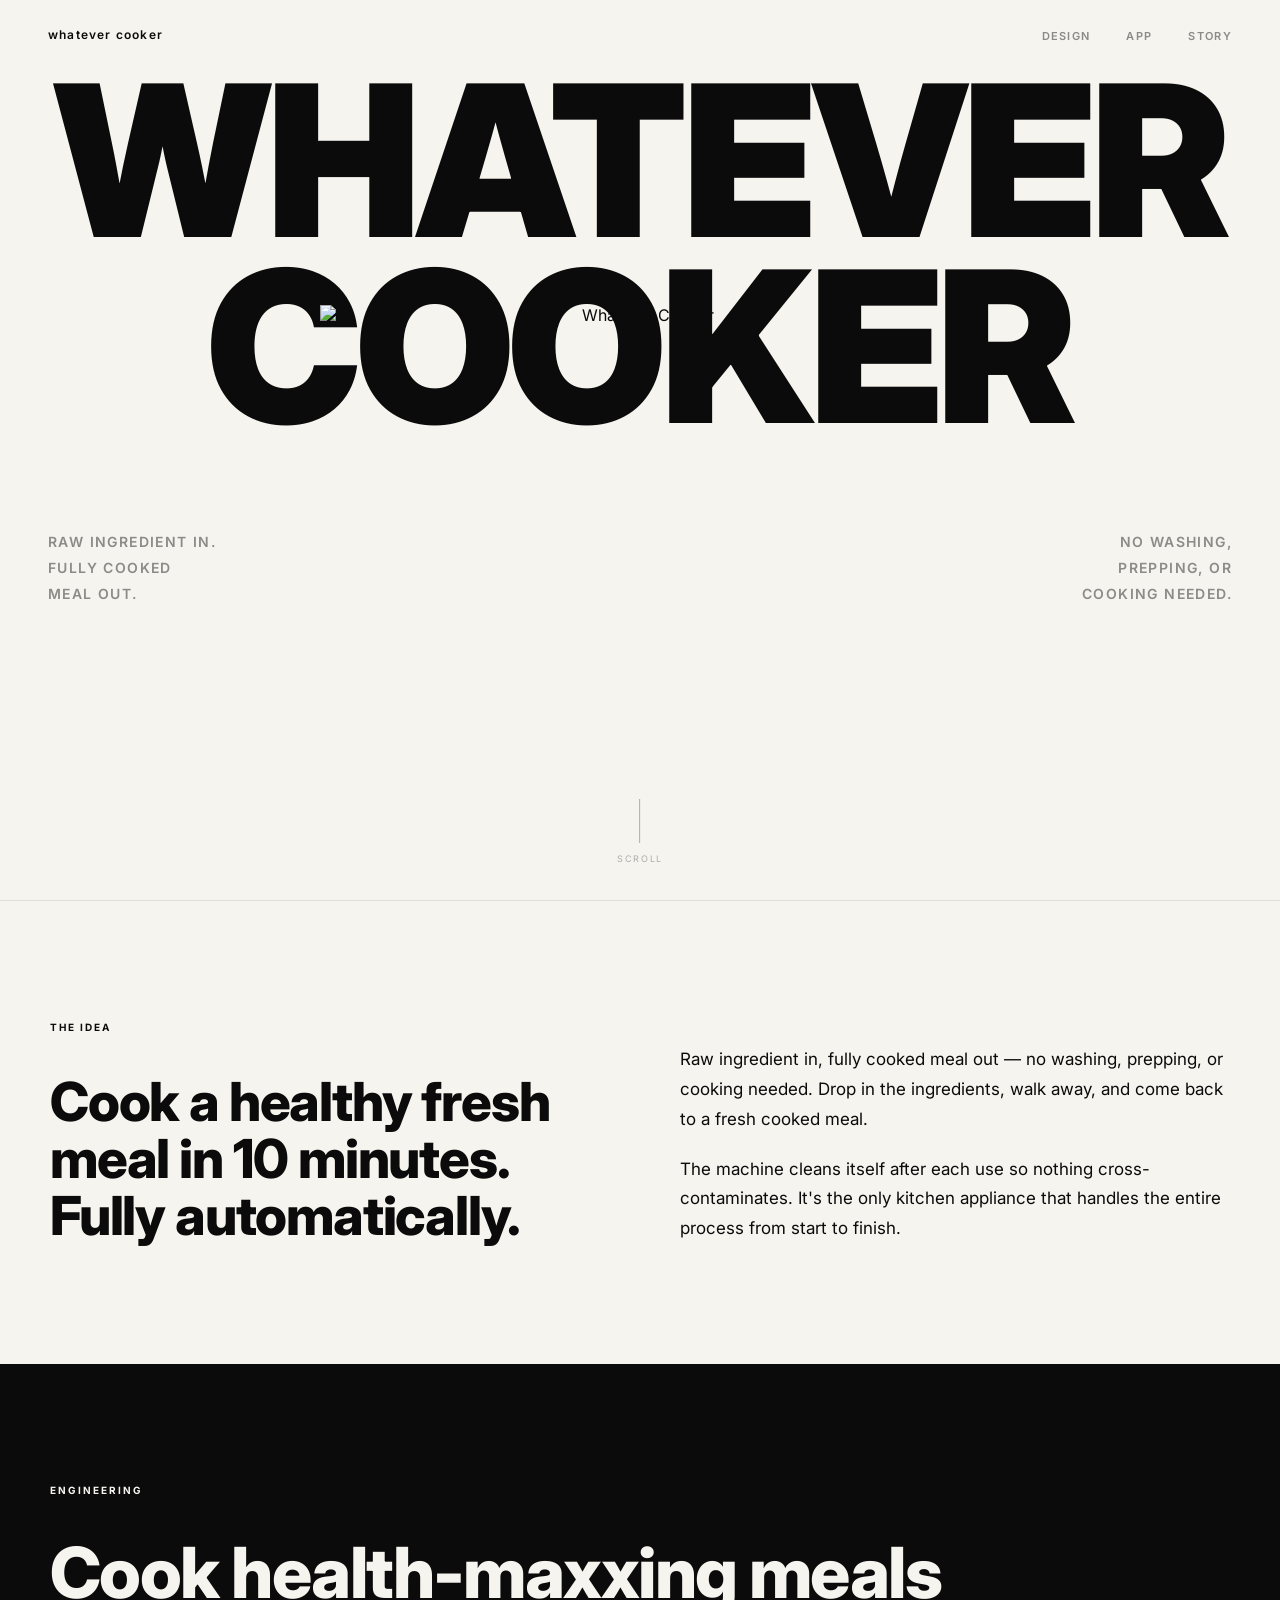
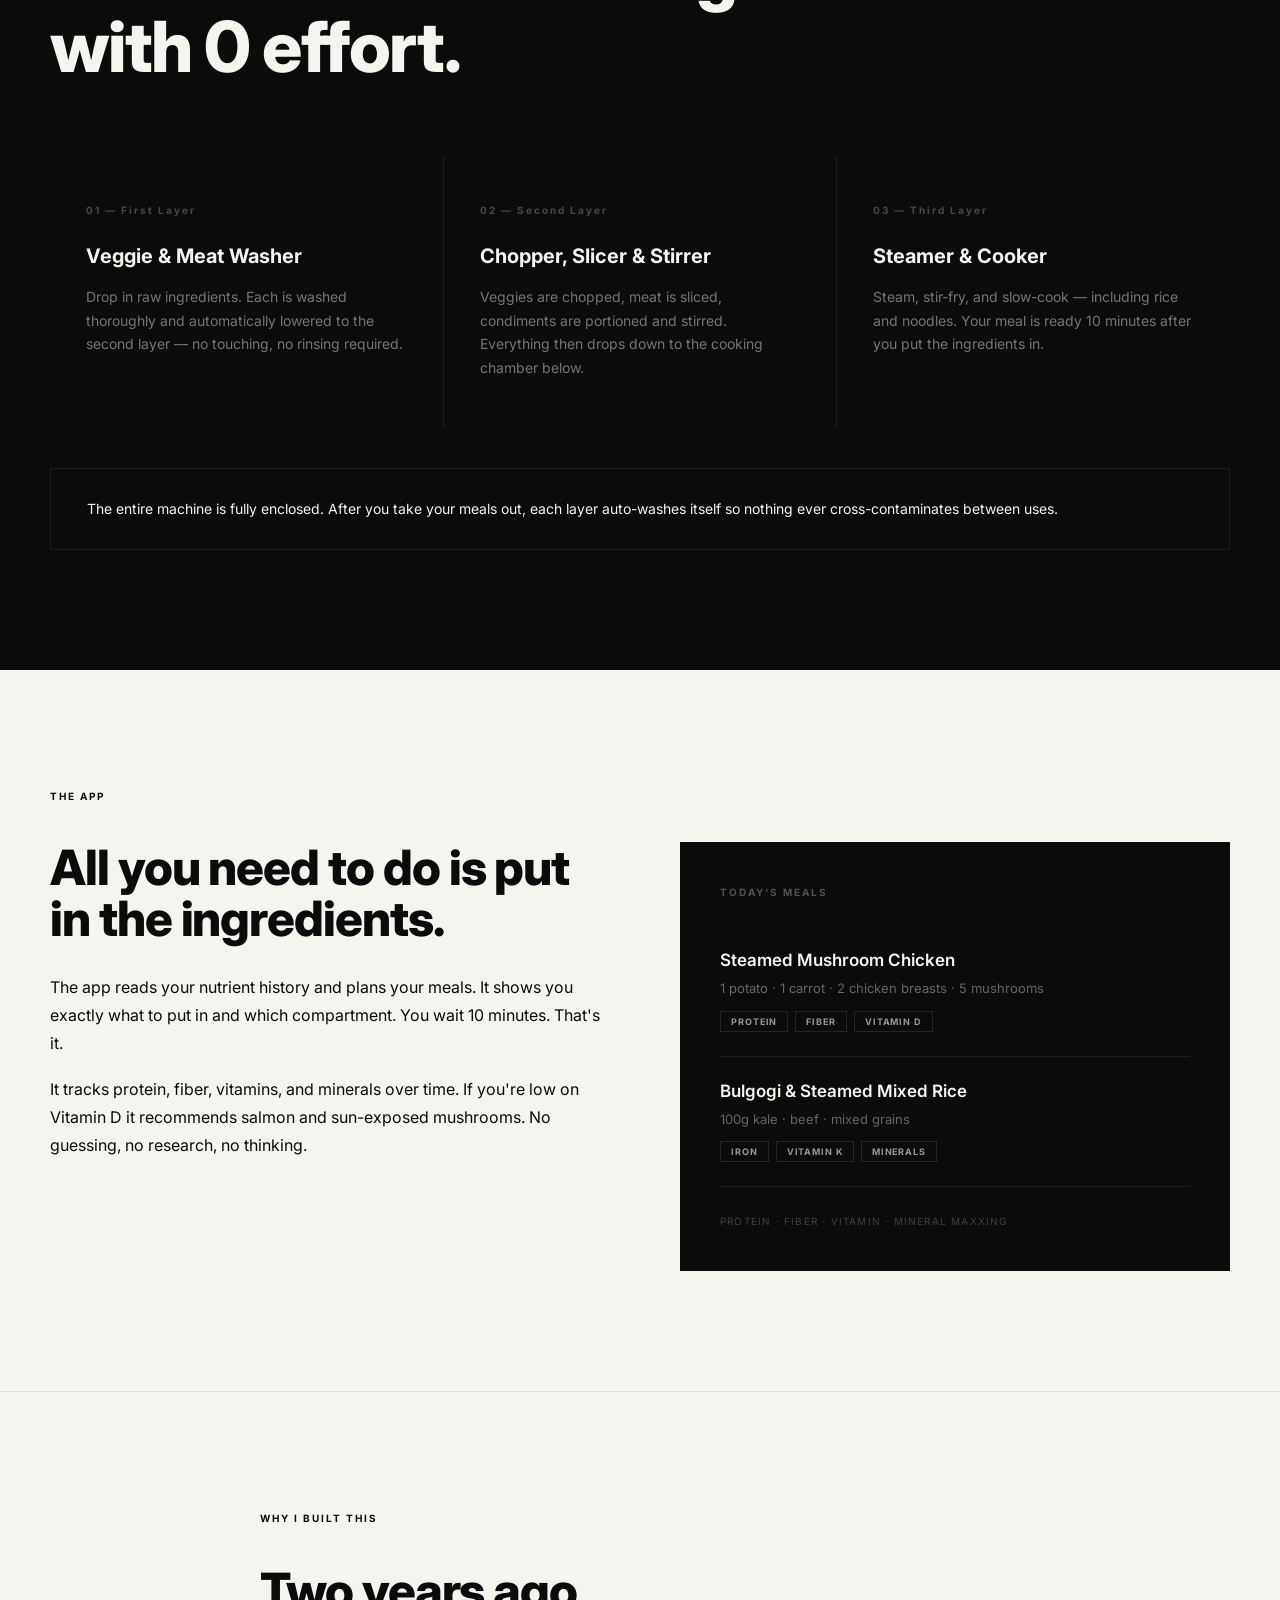
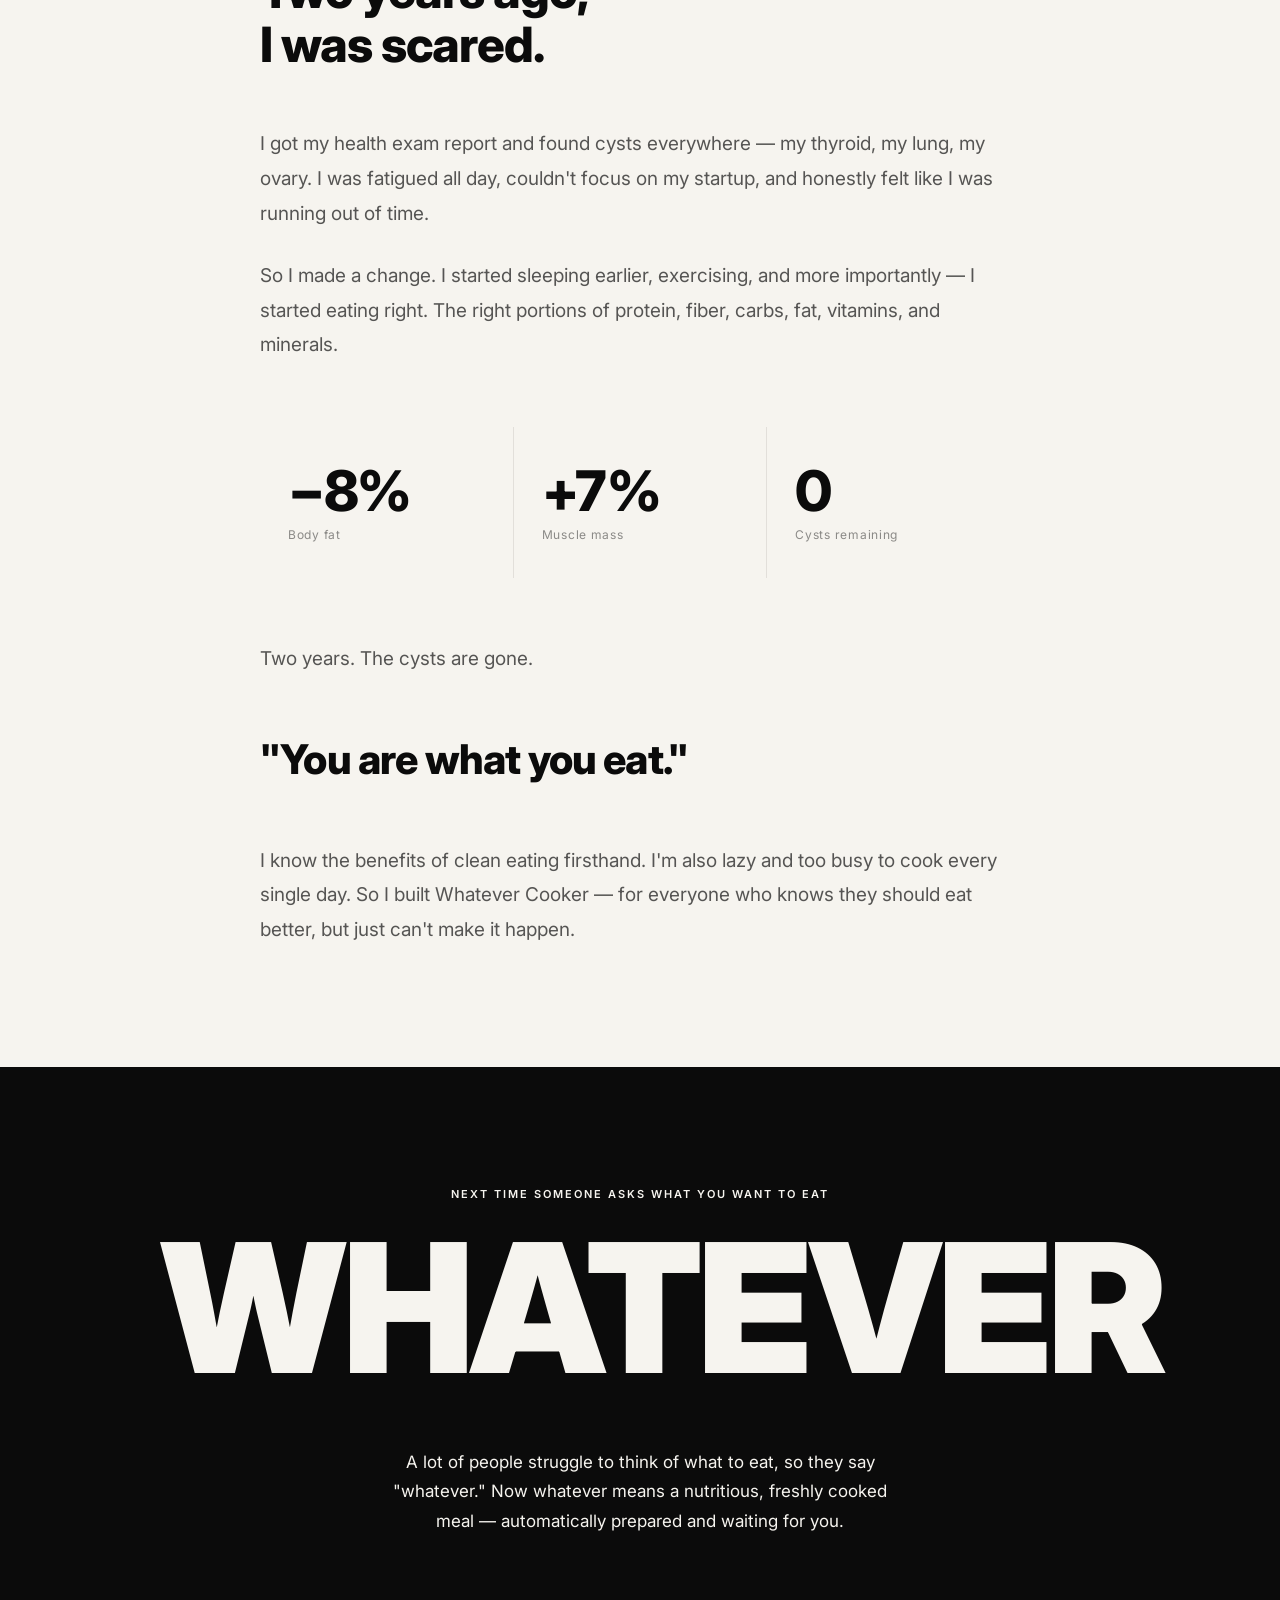
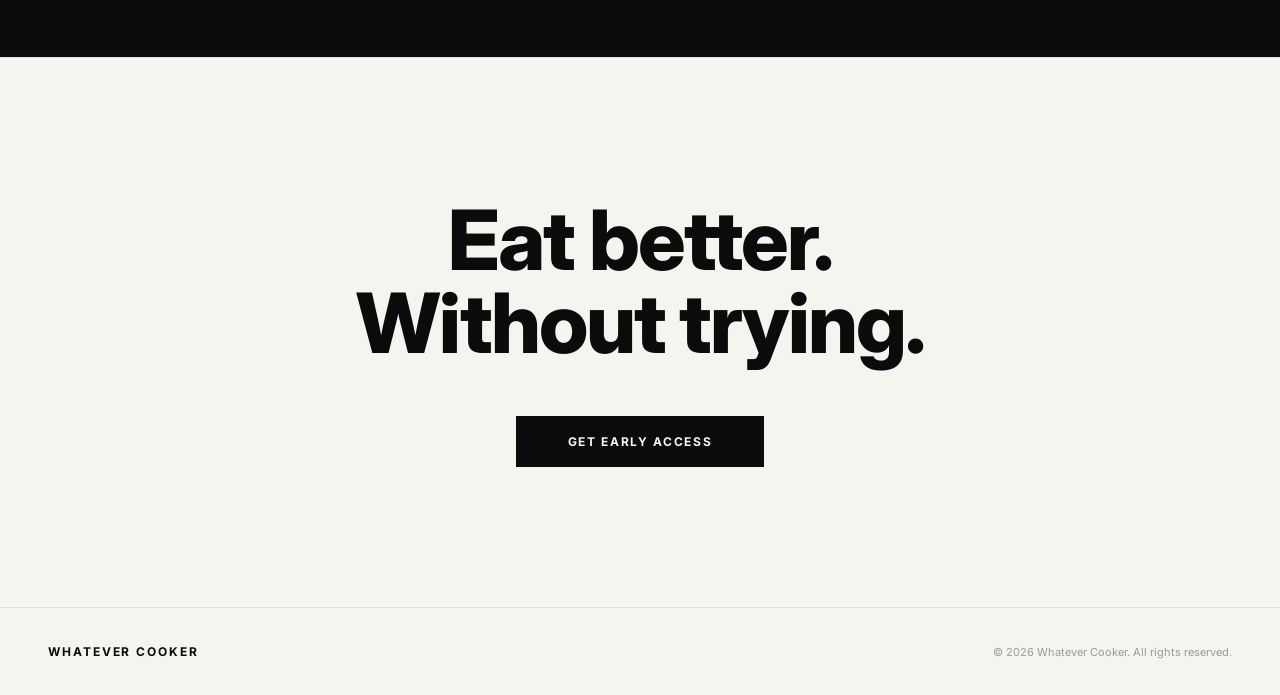
==== index.html @ 737ae672 "Initial commit: Whatever Cooker landing page" ====
<!DOCTYPE html>
<html lang="en">
<head>
  <meta charset="UTF-8" />
  <meta name="viewport" content="width=device-width, initial-scale=1.0" />
  <title>Whatever Cooker</title>
  <link rel="preconnect" href="https://fonts.googleapis.com" />
  <link href="https://fonts.googleapis.com/css2?family=Inter:wght@300;400;500;700;900&display=swap" rel="stylesheet" />
  <style>
    *, *::before, *::after { box-sizing: border-box; margin: 0; padding: 0; }

    :root {
      --bg: #F6F4EF;
      --black: #0B0B0B;
      --dim: #888;
      --rule: #E2DFDA;
    }

    html { scroll-behavior: smooth; }

    body {
      background: var(--bg);
      color: var(--black);
      font-family: 'Inter', -apple-system, BlinkMacSystemFont, sans-serif;
      overflow-x: hidden;
    }

    /* ── NAV ─────────────────────────────────────────────────────── */
    nav {
      position: fixed;
      inset: 0 0 auto;
      z-index: 100;
      padding: 24px 48px;
      display: flex;
      justify-content: space-between;
      align-items: center;
    }

    .nav-logo {
      font-size: 12px;
      font-weight: 600;
      letter-spacing: .1em;
      text-transform: lowercase;
    }

    .nav-links {
      list-style: none;
      display: flex;
      gap: 36px;
    }

    .nav-links a {
      font-size: 11px;
      font-weight: 600;
      letter-spacing: .12em;
      text-transform: uppercase;
      text-decoration: none;
      color: var(--black);
      opacity: .45;
      transition: opacity .3s;
    }

    .nav-links a:hover { opacity: 1; }

    /* ── HERO ─────────────────────────────────────────────────────── */
    .hero {
      height: 100svh;
      position: relative;
      overflow: hidden;
      text-align: center;
    }

    .hero-top-text {
      padding-top: 68px;
      position: relative;
      z-index: 2;
      pointer-events: none;
    }

    .hero-word {
      font-size: clamp(72px, 16.5vw, 230px);
      font-weight: 900;
      line-height: .88;
      letter-spacing: -.025em;
      text-transform: uppercase;
      overflow: hidden;
      display: block;
    }

    .hero-word span {
      display: block;
      transform: translateY(105%);
      animation: slideUp 1.1s cubic-bezier(.16,1,.3,1) forwards;
    }

    .hero-word.bottom span { animation-delay: .18s; }

    @keyframes slideUp { to { transform: translateY(0); } }

    .hero-img-wrap {
      position: absolute;
      /* start after BOTH words: nav + WHATEVER + COOKER */
      top: calc(68px + 18.5vw);
      left: 50%;
      transform: translateX(-50%);
      width: clamp(300px, 50vw, 700px);
      z-index: 4;
      opacity: 0;
      animation: imgReveal 1.4s cubic-bezier(.16,1,.3,1) .3s forwards;
    }

    @keyframes imgReveal { to { opacity: 1; } }

    .hero-img-wrap img {
      width: 100%;
      height: auto;
      display: block;
      filter: drop-shadow(0 48px 100px rgba(0,0,0,.13));
    }

    .hero-cap {
      position: absolute;
      /* sit at the bottom edge of the COOKER letters — between text and image */
      top: calc(68px + 36vw);
      font-size: 14px;
      font-weight: 600;
      letter-spacing: .1em;
      text-transform: uppercase;
      line-height: 1.85;
      opacity: 0;
      animation: fadeToMid .9s ease 1.05s forwards;
      max-width: 190px;
    }

    .hero-cap--left  { left: 48px;  text-align: left; }
    .hero-cap--right { right: 48px; text-align: right; }

    @keyframes fadeToMid { to { opacity: .45; } }

    .scroll-cue {
      position: absolute;
      bottom: 36px;
      left: 50%;
      transform: translateX(-50%);
      display: flex;
      flex-direction: column;
      align-items: center;
      gap: 10px;
      opacity: .3;
      z-index: 5;
    }

    .scroll-cue-label {
      font-size: 9px;
      letter-spacing: .18em;
      text-transform: uppercase;
    }

    .scroll-cue-line {
      width: 1px;
      height: 44px;
      background: var(--black);
      transform-origin: top center;
      animation: scrollPulse 2.2s ease-in-out infinite;
    }

    @keyframes scrollPulse {
      0%   { transform: scaleY(0); opacity: 0; transform-origin: top center; }
      45%  { transform: scaleY(1); opacity: 1; transform-origin: top center; }
      55%  { transform: scaleY(1); opacity: 1; transform-origin: bottom center; }
      100% { transform: scaleY(0); opacity: 0; transform-origin: bottom center; }
    }

    /* ── SHARED ───────────────────────────────────────────────────── */
    .label {
      font-size: 10px;
      font-weight: 700;
      letter-spacing: .2em;
      text-transform: uppercase;
      opacity: .35;
      margin-bottom: 40px;
    }

    .label.light { color: var(--bg); }

    /* ── REVEAL ───────────────────────────────────────────────────── */
    .r {
      opacity: 0;
      transform: translateY(36px);
      transition: opacity .85s cubic-bezier(.16,1,.3,1), transform .85s cubic-bezier(.16,1,.3,1);
    }

    .r.on { opacity: 1; transform: none; }
    .d1 { transition-delay: .08s; }
    .d2 { transition-delay: .18s; }
    .d3 { transition-delay: .28s; }

    /* ── INTRO ────────────────────────────────────────────────────── */
    .intro-section {
      padding: 120px 48px;
      border-top: 1px solid var(--rule);
    }

    .intro-grid {
      max-width: 1180px;
      margin: 0 auto;
      display: grid;
      grid-template-columns: 1fr 1fr;
      gap: 80px;
      align-items: end;
    }

    .intro-h {
      font-size: clamp(34px, 4.2vw, 58px);
      font-weight: 800;
      line-height: 1.06;
      letter-spacing: -.022em;
    }

    .intro-body {
      font-size: 17px;
      line-height: 1.75;
      opacity: .62;
    }

    .intro-body p + p { margin-top: 20px; }

    /* ── DESIGN ───────────────────────────────────────────────────── */
    .design-section {
      background: var(--black);
      color: var(--bg);
      padding: 120px 48px;
    }

    .design-inner { max-width: 1180px; margin: 0 auto; }

    .design-h {
      font-size: clamp(38px, 5.5vw, 74px);
      font-weight: 800;
      line-height: 1.05;
      letter-spacing: -.022em;
      margin-bottom: 72px;
    }

    .layers {
      display: grid;
      grid-template-columns: repeat(3, 1fr);
      gap: 1px;
      background: rgba(255,255,255,.07);
    }

    .layer {
      background: var(--black);
      padding: 48px 36px 48px;
      position: relative;
    }

    .layer::after {
      content: '';
      display: block;
      position: absolute;
      top: 0; left: 0; right: 0;
      height: 1px;
      background: var(--bg);
      opacity: 0;
      transition: opacity .4s;
    }

    .layer:hover::after { opacity: .25; }

    .layer-num {
      font-size: 10px;
      font-weight: 700;
      letter-spacing: .2em;
      opacity: .25;
      margin-bottom: 28px;
    }

    .layer-title {
      font-size: 20px;
      font-weight: 700;
      line-height: 1.25;
      margin-bottom: 16px;
    }

    .layer-desc {
      font-size: 14px;
      line-height: 1.7;
      opacity: .45;
    }

    .design-note {
      margin-top: 40px;
      padding: 28px 36px;
      border: 1px solid rgba(255,255,255,.07);
      font-size: 14px;
      line-height: 1.7;
      opacity: .4;
    }

    /* ── APP ─────────────────────────────────────────────────────── */
    .app-section {
      padding: 120px 48px;
      border-bottom: 1px solid var(--rule);
    }

    .app-inner {
      max-width: 1180px;
      margin: 0 auto;
    }

    .app-grid {
      display: grid;
      grid-template-columns: 1fr 1fr;
      gap: 80px;
      align-items: start;
    }

    .app-h {
      font-size: clamp(30px, 3.8vw, 52px);
      font-weight: 800;
      line-height: 1.06;
      letter-spacing: -.022em;
      margin-bottom: 28px;
    }

    .app-body {
      font-size: 16px;
      line-height: 1.75;
      opacity: .6;
    }

    .app-body p + p { margin-top: 18px; }

    .meal-card {
      background: var(--black);
      color: var(--bg);
      padding: 44px 40px;
    }

    .meal-card-title {
      font-size: 10px;
      font-weight: 700;
      letter-spacing: .2em;
      text-transform: uppercase;
      opacity: .3;
      margin-bottom: 28px;
    }

    .meal-row {
      padding: 24px 0;
      border-bottom: 1px solid rgba(255,255,255,.07);
    }

    .meal-row:last-of-type { border: none; }

    .meal-row-name {
      font-size: 17px;
      font-weight: 600;
      margin-bottom: 8px;
    }

    .meal-row-ingr {
      font-size: 13px;
      opacity: .38;
      line-height: 1.6;
    }

    .tags {
      display: flex;
      flex-wrap: wrap;
      gap: 7px;
      margin-top: 12px;
    }

    .tag {
      font-size: 9px;
      font-weight: 700;
      letter-spacing: .1em;
      text-transform: uppercase;
      padding: 4px 10px;
      border: 1px solid rgba(255,255,255,.18);
      opacity: .6;
    }

    .meal-footer {
      margin-top: 28px;
      font-size: 10px;
      letter-spacing: .12em;
      text-transform: uppercase;
      opacity: .22;
    }

    /* ── STORY ────────────────────────────────────────────────────── */
    .story-section {
      padding: 120px 48px;
    }

    .story-inner {
      max-width: 760px;
      margin: 0 auto;
    }

    .story-h {
      font-size: clamp(30px, 3.8vw, 52px);
      font-weight: 800;
      line-height: 1.1;
      letter-spacing: -.022em;
      margin-bottom: 56px;
    }

    .story-body {
      font-size: 19px;
      line-height: 1.82;
      opacity: .68;
    }

    .story-body p + p { margin-top: 28px; }

    .stats-row {
      display: grid;
      grid-template-columns: repeat(3, 1fr);
      gap: 1px;
      background: var(--rule);
      margin: 64px 0;
    }

    .stat {
      background: var(--bg);
      padding: 36px 28px;
    }

    .stat-val {
      font-size: clamp(36px, 5vw, 56px);
      font-weight: 800;
      letter-spacing: -.025em;
      line-height: 1;
    }

    .stat-label {
      font-size: 12px;
      letter-spacing: .06em;
      opacity: .45;
      margin-top: 8px;
    }

    .pull-quote {
      font-size: clamp(26px, 3.2vw, 42px);
      font-weight: 800;
      line-height: 1.15;
      letter-spacing: -.02em;
      margin: 60px 0;
    }

    /* ── NAME ─────────────────────────────────────────────────────── */
    .name-section {
      background: var(--black);
      color: var(--bg);
      padding: 120px 48px;
      text-align: center;
    }

    .name-inner { max-width: 960px; margin: 0 auto; }

    .name-pre {
      font-size: 11px;
      font-weight: 600;
      letter-spacing: .18em;
      text-transform: uppercase;
      opacity: .35;
      margin-bottom: 28px;
    }

    .name-word {
      font-size: clamp(64px, 15vw, 180px);
      font-weight: 900;
      line-height: .88;
      letter-spacing: -.025em;
      text-transform: uppercase;
    }

    .name-desc {
      font-size: 17px;
      line-height: 1.75;
      opacity: .42;
      max-width: 520px;
      margin: 60px auto 0;
    }

    /* ── CTA ──────────────────────────────────────────────────────── */
    .cta-section {
      padding: 140px 48px;
      text-align: center;
      border-top: 1px solid var(--rule);
    }

    .cta-h {
      font-size: clamp(40px, 6.5vw, 88px);
      font-weight: 800;
      line-height: 1.0;
      letter-spacing: -.025em;
      margin-bottom: 52px;
    }

    .cta-btn {
      display: inline-block;
      background: var(--black);
      color: var(--bg);
      font-size: 12px;
      font-weight: 700;
      letter-spacing: .14em;
      text-transform: uppercase;
      text-decoration: none;
      padding: 18px 52px;
      transition: opacity .3s;
    }

    .cta-btn:hover { opacity: .7; }

    /* ── FOOTER ───────────────────────────────────────────────────── */
    footer {
      padding: 36px 48px;
      border-top: 1px solid var(--rule);
      display: flex;
      justify-content: space-between;
      align-items: center;
    }

    .footer-logo {
      font-size: 12px;
      font-weight: 700;
      letter-spacing: .16em;
      text-transform: uppercase;
    }

    .footer-copy {
      font-size: 11px;
      opacity: .38;
    }

    /* ── RESPONSIVE ───────────────────────────────────────────────── */
    @media (max-width: 800px) {
      nav { padding: 20px 24px; }
      .nav-links { display: none; }

      .intro-section,
      .design-section,
      .app-section,
      .story-section,
      .name-section,
      .cta-section { padding: 80px 24px; }

      .intro-grid,
      .app-grid { grid-template-columns: 1fr; gap: 44px; }

      .layers { grid-template-columns: 1fr; }
      .stats-row { grid-template-columns: 1fr; }

      footer { padding: 28px 24px; flex-direction: column; gap: 14px; text-align: center; }
    }
  </style>
</head>
<body>

<!-- NAV -->
<nav>
  <div class="nav-logo">whatever cooker</div>
  <ul class="nav-links">
    <li><a href="#design">Design</a></li>
    <li><a href="#app">App</a></li>
    <li><a href="#story">Story</a></li>
  </ul>
</nav>

<!-- HERO -->
<section class="hero">
  <div class="hero-top-text">
    <h1 class="hero-word top"><span>WHATEVER</span></h1>
    <h1 class="hero-word bottom"><span>COOKER</span></h1>
  </div>

  <div class="hero-img-wrap">
    <img src="whatever-cooker.png" alt="Whatever Cooker" />
  </div>

  <p class="hero-cap hero-cap--left">Raw ingredient in.<br>Fully cooked<br>meal out.</p>
  <p class="hero-cap hero-cap--right">No washing,<br>prepping, or<br>cooking needed.</p>

  <div class="scroll-cue">
    <div class="scroll-cue-line"></div>
    <span class="scroll-cue-label">Scroll</span>
  </div>
</section>

<!-- INTRO -->
<section class="intro-section" id="intro">
  <div class="intro-grid">
    <div>
      <p class="label r">The idea</p>
      <h2 class="intro-h r d1">Cook a healthy fresh meal in 10 minutes. Fully automatically.</h2>
    </div>
    <div class="intro-body r d2">
      <p>Raw ingredient in, fully cooked meal out — no washing, prepping, or cooking needed. Drop in the ingredients, walk away, and come back to a fresh cooked meal.</p>
      <p>The machine cleans itself after each use so nothing cross-contaminates. It's the only kitchen appliance that handles the entire process from start to finish.</p>
    </div>
  </div>
</section>

<!-- DESIGN -->
<section class="design-section" id="design">
  <div class="design-inner">
    <p class="label light r">Engineering</p>
    <h2 class="design-h r d1">Cook health-maxxing meals<br>with 0 effort.</h2>
    <div class="layers">
      <div class="layer r d1">
        <div class="layer-num">01 — First Layer</div>
        <h3 class="layer-title">Veggie &amp; Meat Washer</h3>
        <p class="layer-desc">Drop in raw ingredients. Each is washed thoroughly and automatically lowered to the second layer — no touching, no rinsing required.</p>
      </div>
      <div class="layer r d2">
        <div class="layer-num">02 — Second Layer</div>
        <h3 class="layer-title">Chopper, Slicer &amp; Stirrer</h3>
        <p class="layer-desc">Veggies are chopped, meat is sliced, condiments are portioned and stirred. Everything then drops down to the cooking chamber below.</p>
      </div>
      <div class="layer r d3">
        <div class="layer-num">03 — Third Layer</div>
        <h3 class="layer-title">Steamer &amp; Cooker</h3>
        <p class="layer-desc">Steam, stir-fry, and slow-cook — including rice and noodles. Your meal is ready 10 minutes after you put the ingredients in.</p>
      </div>
    </div>
    <div class="design-note r">
      The entire machine is fully enclosed. After you take your meals out, each layer auto-washes itself so nothing ever cross-contaminates between uses.
    </div>
  </div>
</section>

<!-- APP -->
<section class="app-section" id="app">
  <div class="app-inner">
    <p class="label r">The app</p>
    <div class="app-grid">
      <div>
        <h2 class="app-h r">All you need to do is put in the ingredients.</h2>
        <div class="app-body r d1">
          <p>The app reads your nutrient history and plans your meals. It shows you exactly what to put in and which compartment. You wait 10 minutes. That's it.</p>
          <p>It tracks protein, fiber, vitamins, and minerals over time. If you're low on Vitamin D it recommends salmon and sun-exposed mushrooms. No guessing, no research, no thinking.</p>
        </div>
      </div>
      <div class="meal-card r d2">
        <div class="meal-card-title">Today's meals</div>
        <div class="meal-row">
          <div class="meal-row-name">Steamed Mushroom Chicken</div>
          <div class="meal-row-ingr">1 potato · 1 carrot · 2 chicken breasts · 5 mushrooms</div>
          <div class="tags">
            <span class="tag">Protein</span>
            <span class="tag">Fiber</span>
            <span class="tag">Vitamin D</span>
          </div>
        </div>
        <div class="meal-row">
          <div class="meal-row-name">Bulgogi &amp; Steamed Mixed Rice</div>
          <div class="meal-row-ingr">100g kale · beef · mixed grains</div>
          <div class="tags">
            <span class="tag">Iron</span>
            <span class="tag">Vitamin K</span>
            <span class="tag">Minerals</span>
          </div>
        </div>
        <div class="meal-footer">Protein · Fiber · Vitamin · Mineral maxxing</div>
      </div>
    </div>
  </div>
</section>

<!-- STORY -->
<section class="story-section" id="story">
  <div class="story-inner">
    <p class="label r">Why I built this</p>
    <h2 class="story-h r d1">Two years ago,<br>I was scared.</h2>
    <div class="story-body">
      <p class="r">I got my health exam report and found cysts everywhere — my thyroid, my lung, my ovary. I was fatigued all day, couldn't focus on my startup, and honestly felt like I was running out of time.</p>
      <p class="r d1">So I made a change. I started sleeping earlier, exercising, and more importantly — I started eating right. The right portions of protein, fiber, carbs, fat, vitamins, and minerals.</p>
    </div>

    <div class="stats-row r">
      <div class="stat">
        <div class="stat-val">−8%</div>
        <div class="stat-label">Body fat</div>
      </div>
      <div class="stat">
        <div class="stat-val">+7%</div>
        <div class="stat-label">Muscle mass</div>
      </div>
      <div class="stat">
        <div class="stat-val">0</div>
        <div class="stat-label">Cysts remaining</div>
      </div>
    </div>

    <div class="story-body">
      <p class="r">Two years. The cysts are gone.</p>
    </div>

    <div class="pull-quote r">"You are what you eat."</div>

    <div class="story-body">
      <p class="r">I know the benefits of clean eating firsthand. I'm also lazy and too busy to cook every single day. So I built Whatever Cooker — for everyone who knows they should eat better, but just can't make it happen.</p>
    </div>
  </div>
</section>

<!-- NAME -->
<section class="name-section">
  <div class="name-inner">
    <p class="name-pre r">Next time someone asks what you want to eat</p>
    <div class="name-word r d1">WHATEVER</div>
    <p class="name-desc r d2">A lot of people struggle to think of what to eat, so they say "whatever." Now whatever means a nutritious, freshly cooked meal — automatically prepared and waiting for you.</p>
  </div>
</section>

<!-- CTA -->
<section class="cta-section">
  <h2 class="cta-h r">Eat better.<br>Without trying.</h2>
  <a href="#" class="cta-btn r d1">Get Early Access</a>
</section>

<!-- FOOTER -->
<footer>
  <div class="footer-logo">Whatever Cooker</div>
  <div class="footer-copy">© 2026 Whatever Cooker. All rights reserved.</div>
</footer>

<script>
  const observer = new IntersectionObserver((entries) => {
    entries.forEach(e => {
      if (e.isIntersecting) {
        e.target.classList.add('on');
        observer.unobserve(e.target);
      }
    });
  }, { threshold: 0.08, rootMargin: '0px 0px -50px 0px' });

  document.querySelectorAll('.r').forEach(el => observer.observe(el));
</script>

</body>
</html>
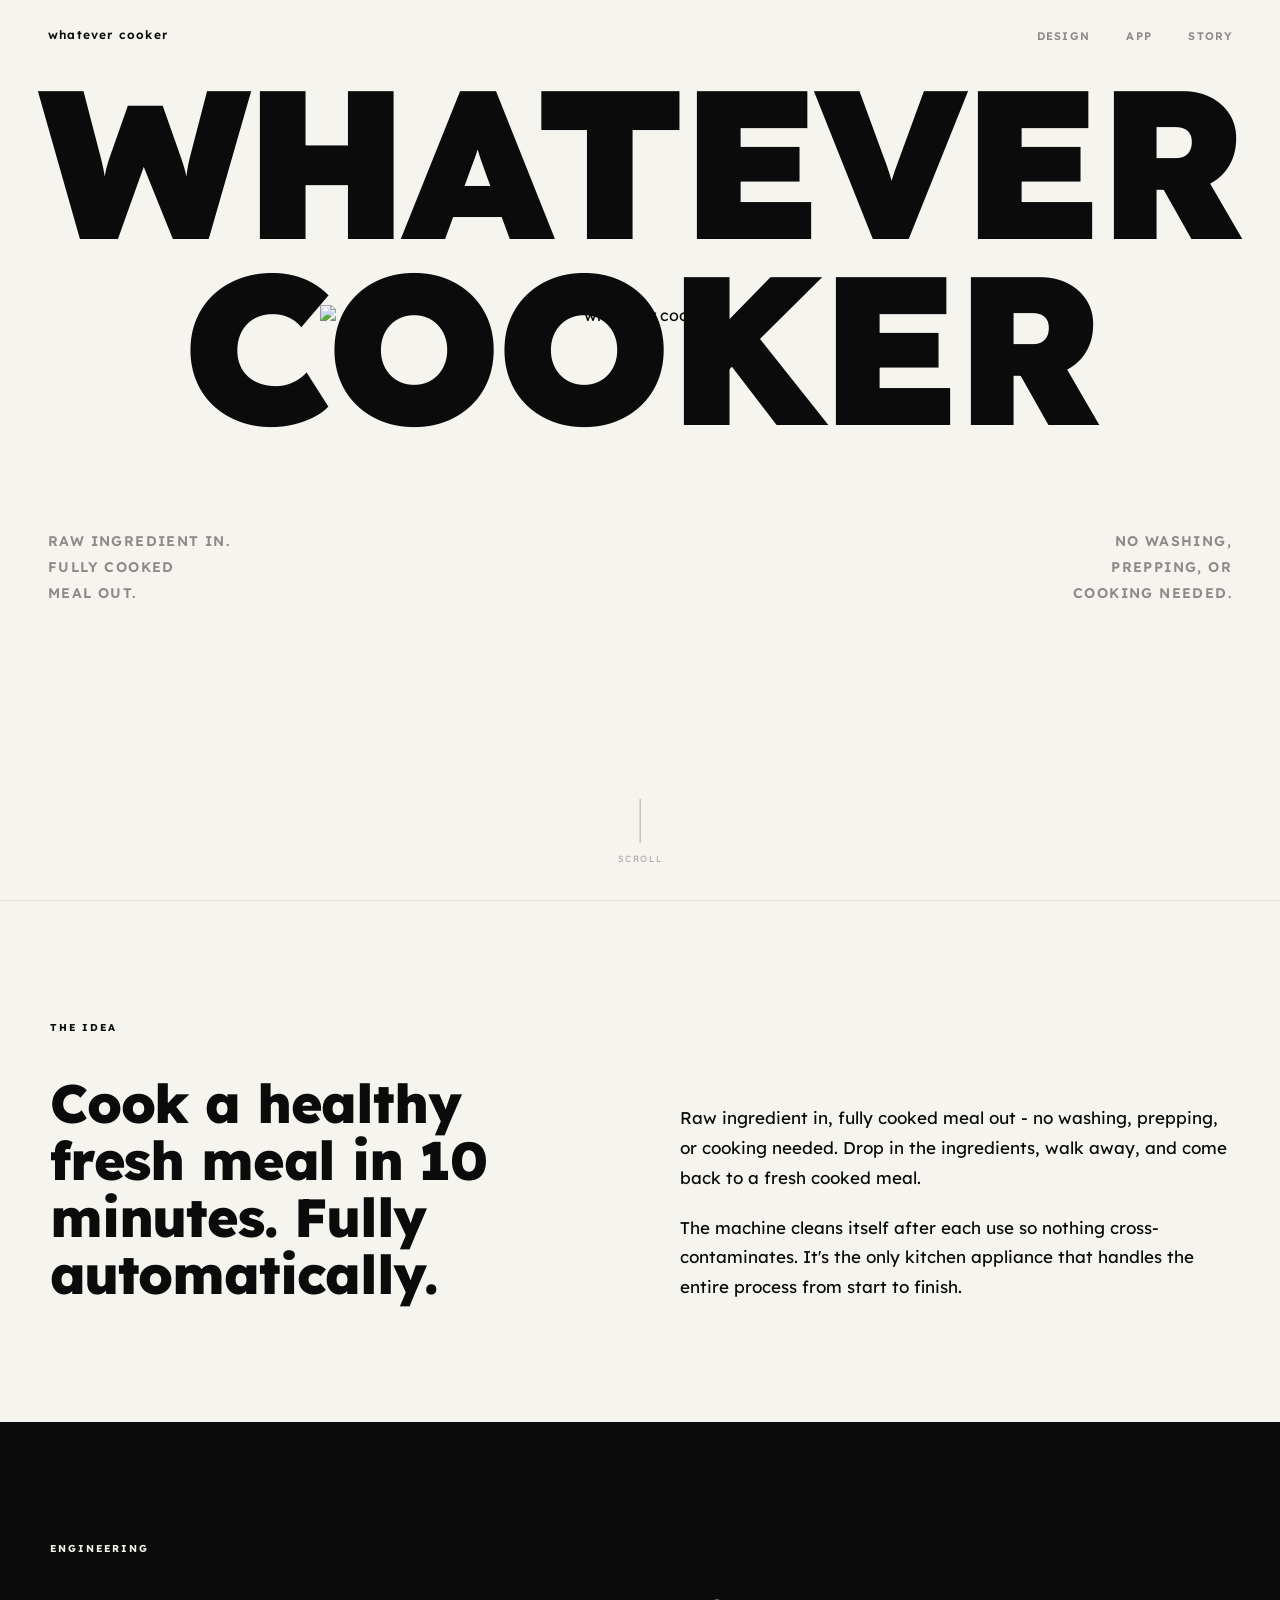
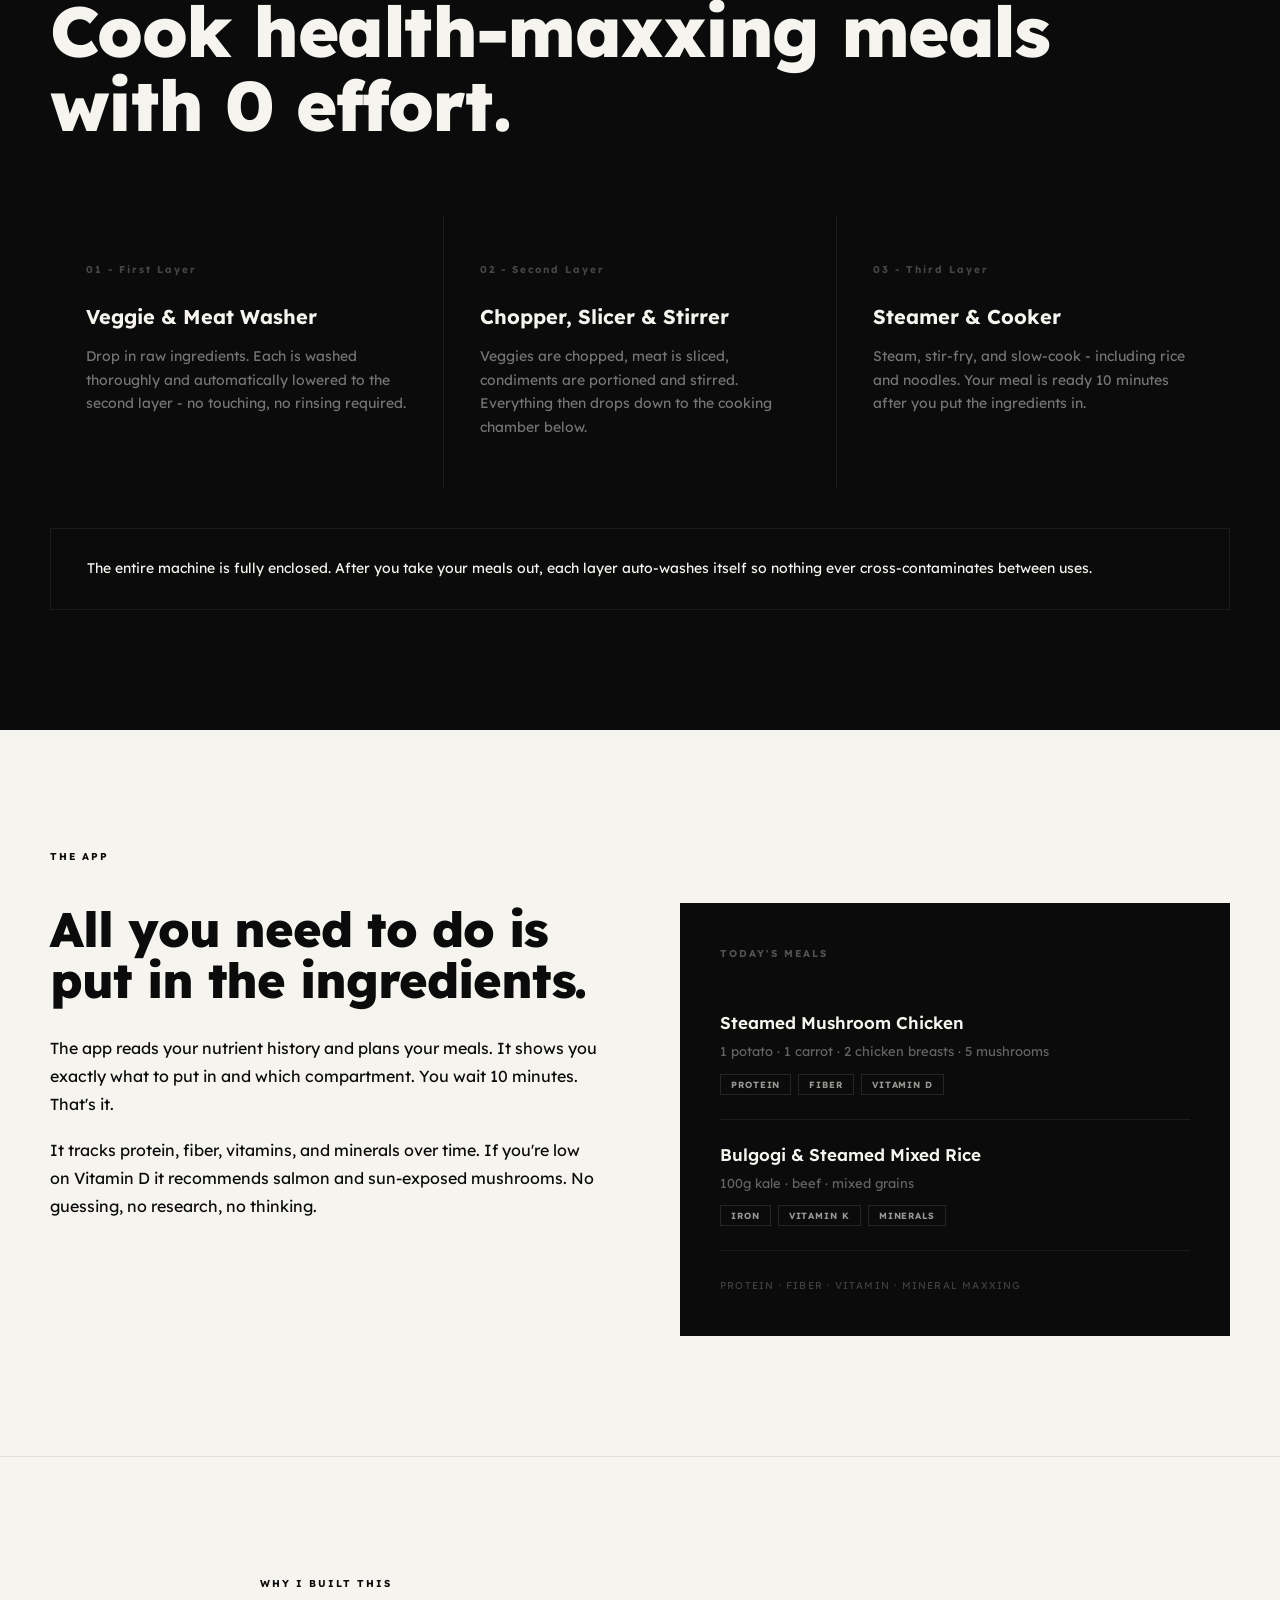
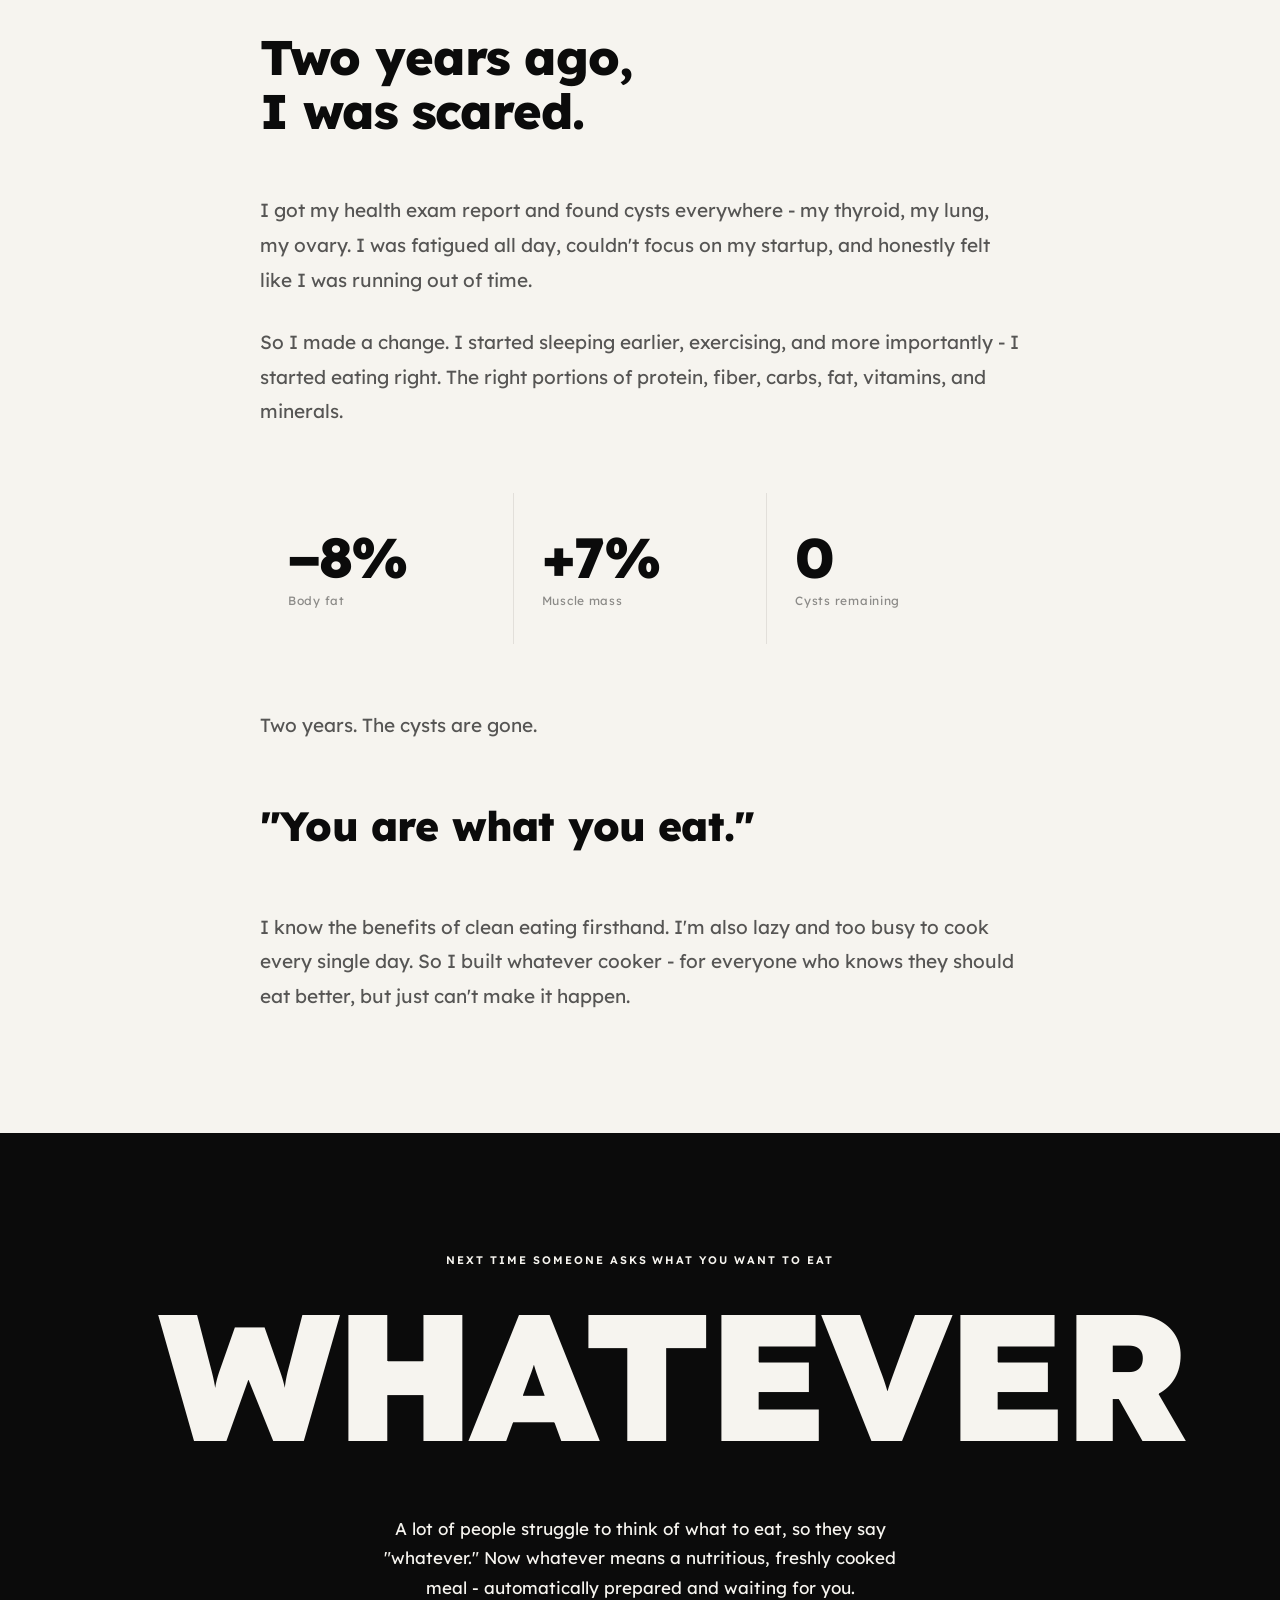
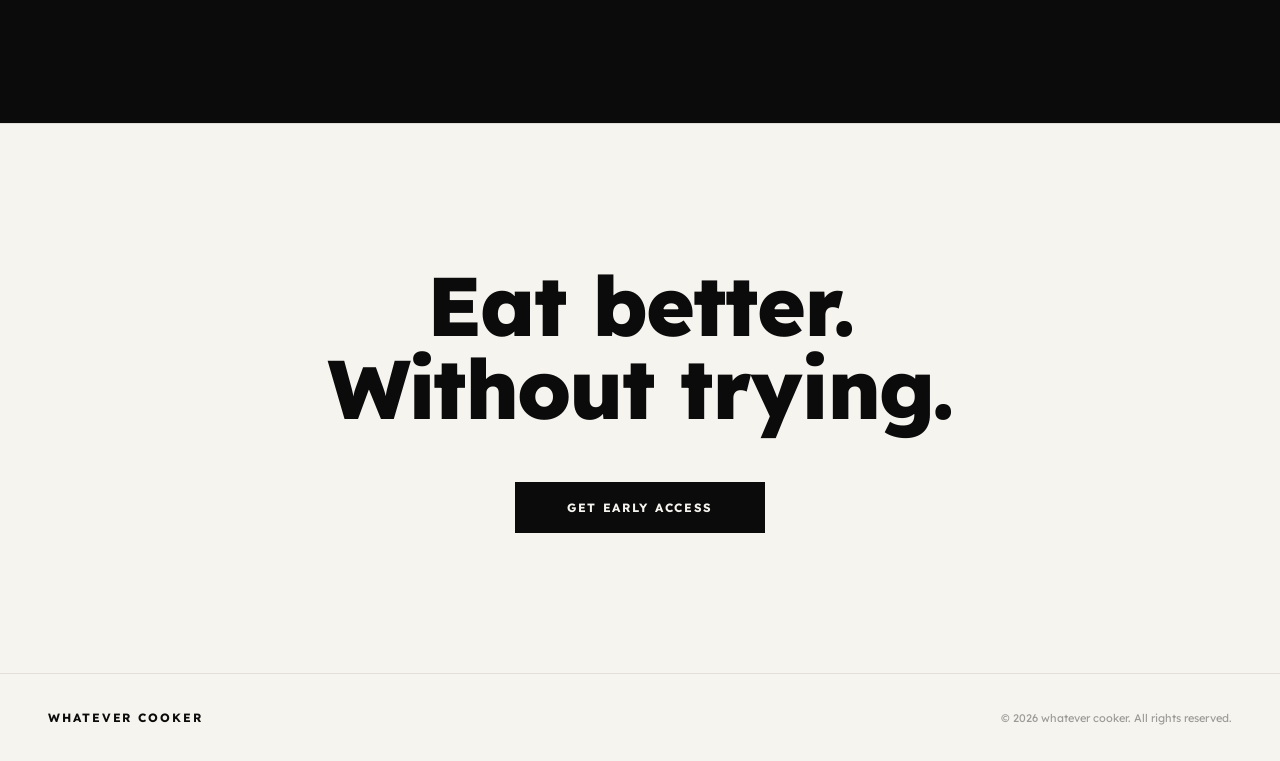
==== commit 8ec95392: "updated" ====
--- a/index.html
+++ b/index.html
@@ -3,9 +3,11 @@
 <head>
   <meta charset="UTF-8" />
   <meta name="viewport" content="width=device-width, initial-scale=1.0" />
-  <title>Whatever Cooker</title>
+  <title>whatever cooker</title>
+  <link rel="icon" type="image/svg+xml" href="data:image/svg+xml,<svg xmlns='http://www.w3.org/2000/svg' viewBox='0 0 100 100'><rect width='100' height='100' fill='%23F6F4EF'/><text x='50' y='50' font-family='Lexend Deca,sans-serif' font-weight='900' font-size='60' fill='%230B0B0B' text-anchor='middle' dominant-baseline='central'>w</text></svg>" />
   <link rel="preconnect" href="https://fonts.googleapis.com" />
-  <link href="https://fonts.googleapis.com/css2?family=Inter:wght@300;400;500;700;900&display=swap" rel="stylesheet" />
+  <link rel="preconnect" href="https://fonts.gstatic.com" crossorigin />
+  <link href="https://fonts.googleapis.com/css2?family=Lexend+Deca:wght@100..900&display=swap" rel="stylesheet" />
   <style>
     *, *::before, *::after { box-sizing: border-box; margin: 0; padding: 0; }
 
@@ -21,7 +23,7 @@
     body {
       background: var(--bg);
       color: var(--black);
-      font-family: 'Inter', -apple-system, BlinkMacSystemFont, sans-serif;
+      font-family: 'Lexend Deca', -apple-system, BlinkMacSystemFont, sans-serif;
       overflow-x: hidden;
     }
 
@@ -120,7 +122,7 @@
 
     .hero-cap {
       position: absolute;
-      /* sit at the bottom edge of the COOKER letters — between text and image */
+      /* sit at the bottom edge of the COOKER letters - between text and image */
       top: calc(68px + 36vw);
       font-size: 14px;
       font-weight: 600;
@@ -580,7 +582,7 @@
   </div>
 
   <div class="hero-img-wrap">
-    <img src="whatever-cooker.png" alt="Whatever Cooker" />
+    <img src="whatever-cooker.png" alt="whatever cooker" />
   </div>
 
   <p class="hero-cap hero-cap--left">Raw ingredient in.<br>Fully cooked<br>meal out.</p>
@@ -600,7 +602,7 @@
       <h2 class="intro-h r d1">Cook a healthy fresh meal in 10 minutes. Fully automatically.</h2>
     </div>
     <div class="intro-body r d2">
-      <p>Raw ingredient in, fully cooked meal out — no washing, prepping, or cooking needed. Drop in the ingredients, walk away, and come back to a fresh cooked meal.</p>
+      <p>Raw ingredient in, fully cooked meal out - no washing, prepping, or cooking needed. Drop in the ingredients, walk away, and come back to a fresh cooked meal.</p>
       <p>The machine cleans itself after each use so nothing cross-contaminates. It's the only kitchen appliance that handles the entire process from start to finish.</p>
     </div>
   </div>
@@ -613,19 +615,19 @@
     <h2 class="design-h r d1">Cook health-maxxing meals<br>with 0 effort.</h2>
     <div class="layers">
       <div class="layer r d1">
-        <div class="layer-num">01 — First Layer</div>
+        <div class="layer-num">01 - First Layer</div>
         <h3 class="layer-title">Veggie &amp; Meat Washer</h3>
-        <p class="layer-desc">Drop in raw ingredients. Each is washed thoroughly and automatically lowered to the second layer — no touching, no rinsing required.</p>
+        <p class="layer-desc">Drop in raw ingredients. Each is washed thoroughly and automatically lowered to the second layer - no touching, no rinsing required.</p>
       </div>
       <div class="layer r d2">
-        <div class="layer-num">02 — Second Layer</div>
+        <div class="layer-num">02 - Second Layer</div>
         <h3 class="layer-title">Chopper, Slicer &amp; Stirrer</h3>
         <p class="layer-desc">Veggies are chopped, meat is sliced, condiments are portioned and stirred. Everything then drops down to the cooking chamber below.</p>
       </div>
       <div class="layer r d3">
-        <div class="layer-num">03 — Third Layer</div>
+        <div class="layer-num">03 - Third Layer</div>
         <h3 class="layer-title">Steamer &amp; Cooker</h3>
-        <p class="layer-desc">Steam, stir-fry, and slow-cook — including rice and noodles. Your meal is ready 10 minutes after you put the ingredients in.</p>
+        <p class="layer-desc">Steam, stir-fry, and slow-cook - including rice and noodles. Your meal is ready 10 minutes after you put the ingredients in.</p>
       </div>
     </div>
     <div class="design-note r">
@@ -678,8 +680,8 @@
     <p class="label r">Why I built this</p>
     <h2 class="story-h r d1">Two years ago,<br>I was scared.</h2>
     <div class="story-body">
-      <p class="r">I got my health exam report and found cysts everywhere — my thyroid, my lung, my ovary. I was fatigued all day, couldn't focus on my startup, and honestly felt like I was running out of time.</p>
-      <p class="r d1">So I made a change. I started sleeping earlier, exercising, and more importantly — I started eating right. The right portions of protein, fiber, carbs, fat, vitamins, and minerals.</p>
+      <p class="r">I got my health exam report and found cysts everywhere - my thyroid, my lung, my ovary. I was fatigued all day, couldn't focus on my startup, and honestly felt like I was running out of time.</p>
+      <p class="r d1">So I made a change. I started sleeping earlier, exercising, and more importantly - I started eating right. The right portions of protein, fiber, carbs, fat, vitamins, and minerals.</p>
     </div>
 
     <div class="stats-row r">
@@ -704,7 +706,7 @@
     <div class="pull-quote r">"You are what you eat."</div>
 
     <div class="story-body">
-      <p class="r">I know the benefits of clean eating firsthand. I'm also lazy and too busy to cook every single day. So I built Whatever Cooker — for everyone who knows they should eat better, but just can't make it happen.</p>
+      <p class="r">I know the benefits of clean eating firsthand. I'm also lazy and too busy to cook every single day. So I built whatever cooker - for everyone who knows they should eat better, but just can't make it happen.</p>
     </div>
   </div>
 </section>
@@ -714,7 +716,7 @@
   <div class="name-inner">
     <p class="name-pre r">Next time someone asks what you want to eat</p>
     <div class="name-word r d1">WHATEVER</div>
-    <p class="name-desc r d2">A lot of people struggle to think of what to eat, so they say "whatever." Now whatever means a nutritious, freshly cooked meal — automatically prepared and waiting for you.</p>
+    <p class="name-desc r d2">A lot of people struggle to think of what to eat, so they say "whatever." Now whatever means a nutritious, freshly cooked meal - automatically prepared and waiting for you.</p>
   </div>
 </section>
 
@@ -726,8 +728,8 @@
 
 <!-- FOOTER -->
 <footer>
-  <div class="footer-logo">Whatever Cooker</div>
-  <div class="footer-copy">© 2026 Whatever Cooker. All rights reserved.</div>
+  <div class="footer-logo">whatever cooker</div>
+  <div class="footer-copy">© 2026 whatever cooker. All rights reserved.</div>
 </footer>
 
 <script>
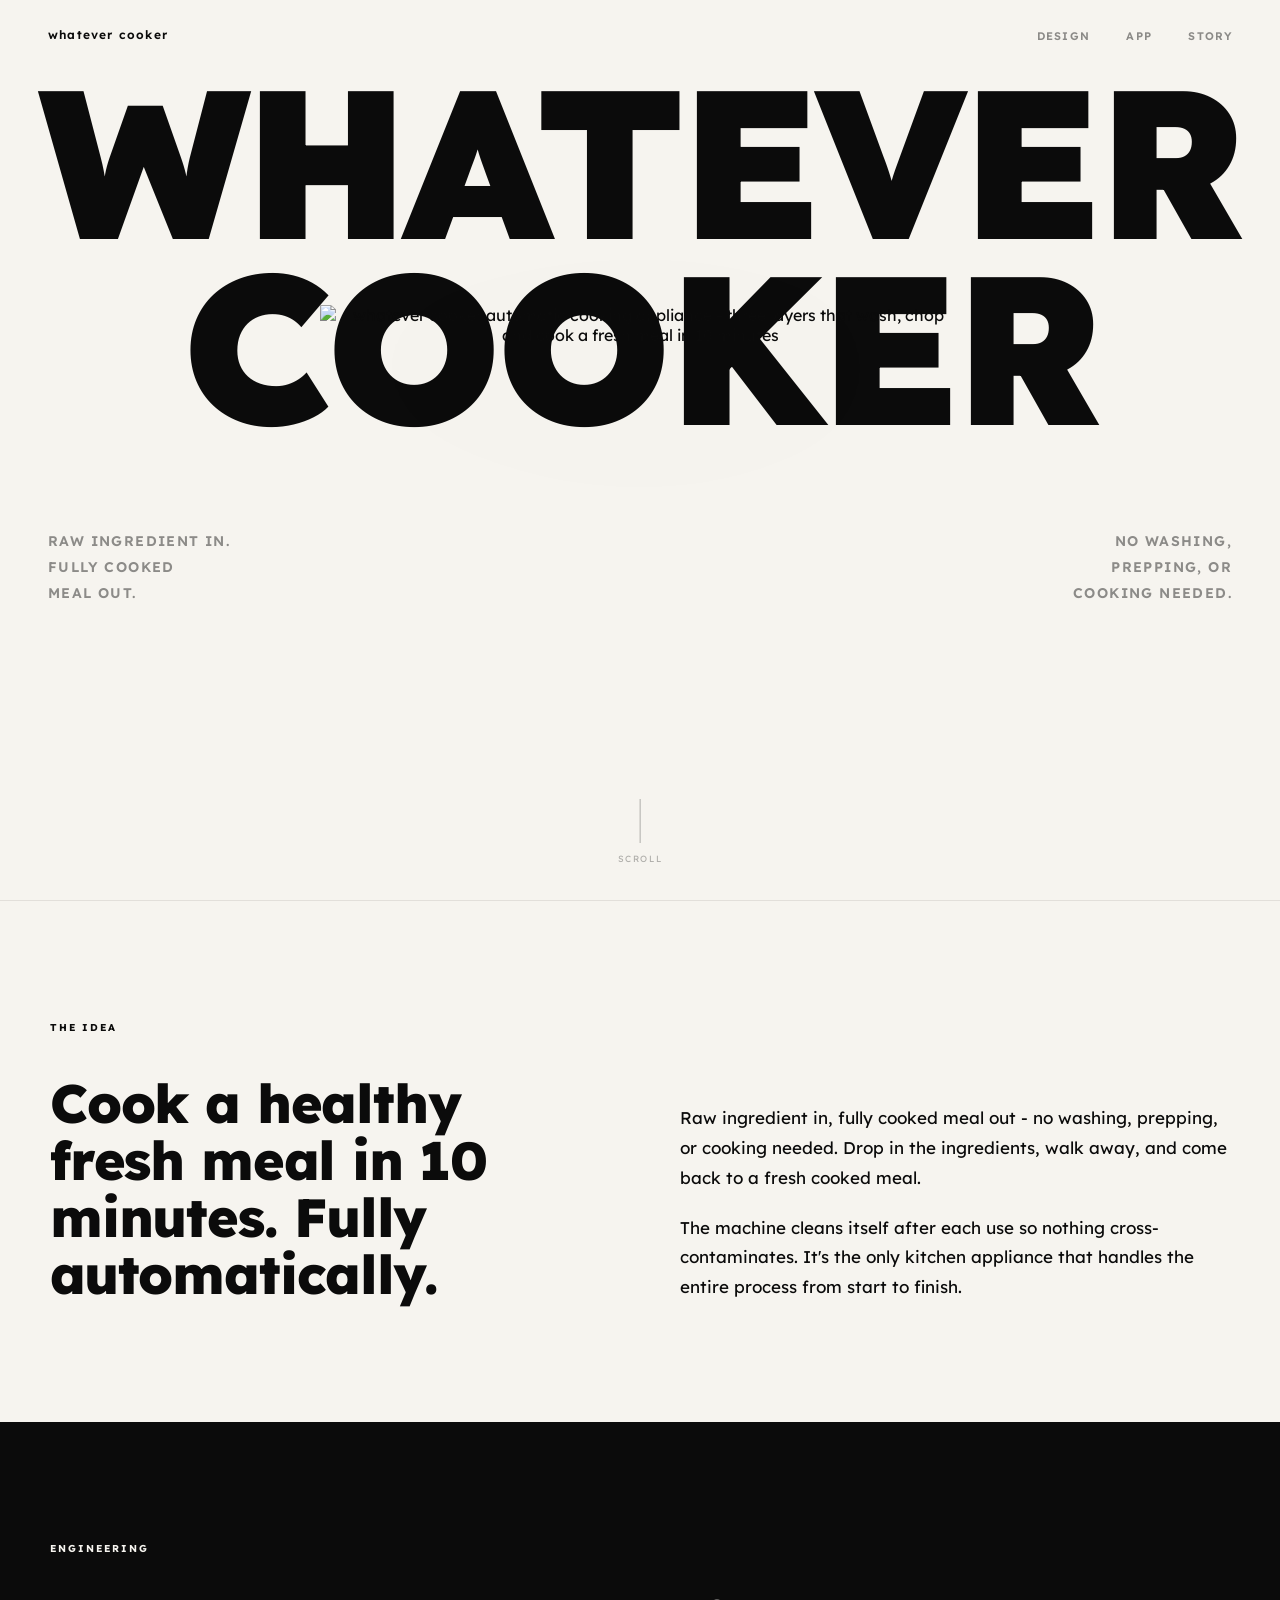
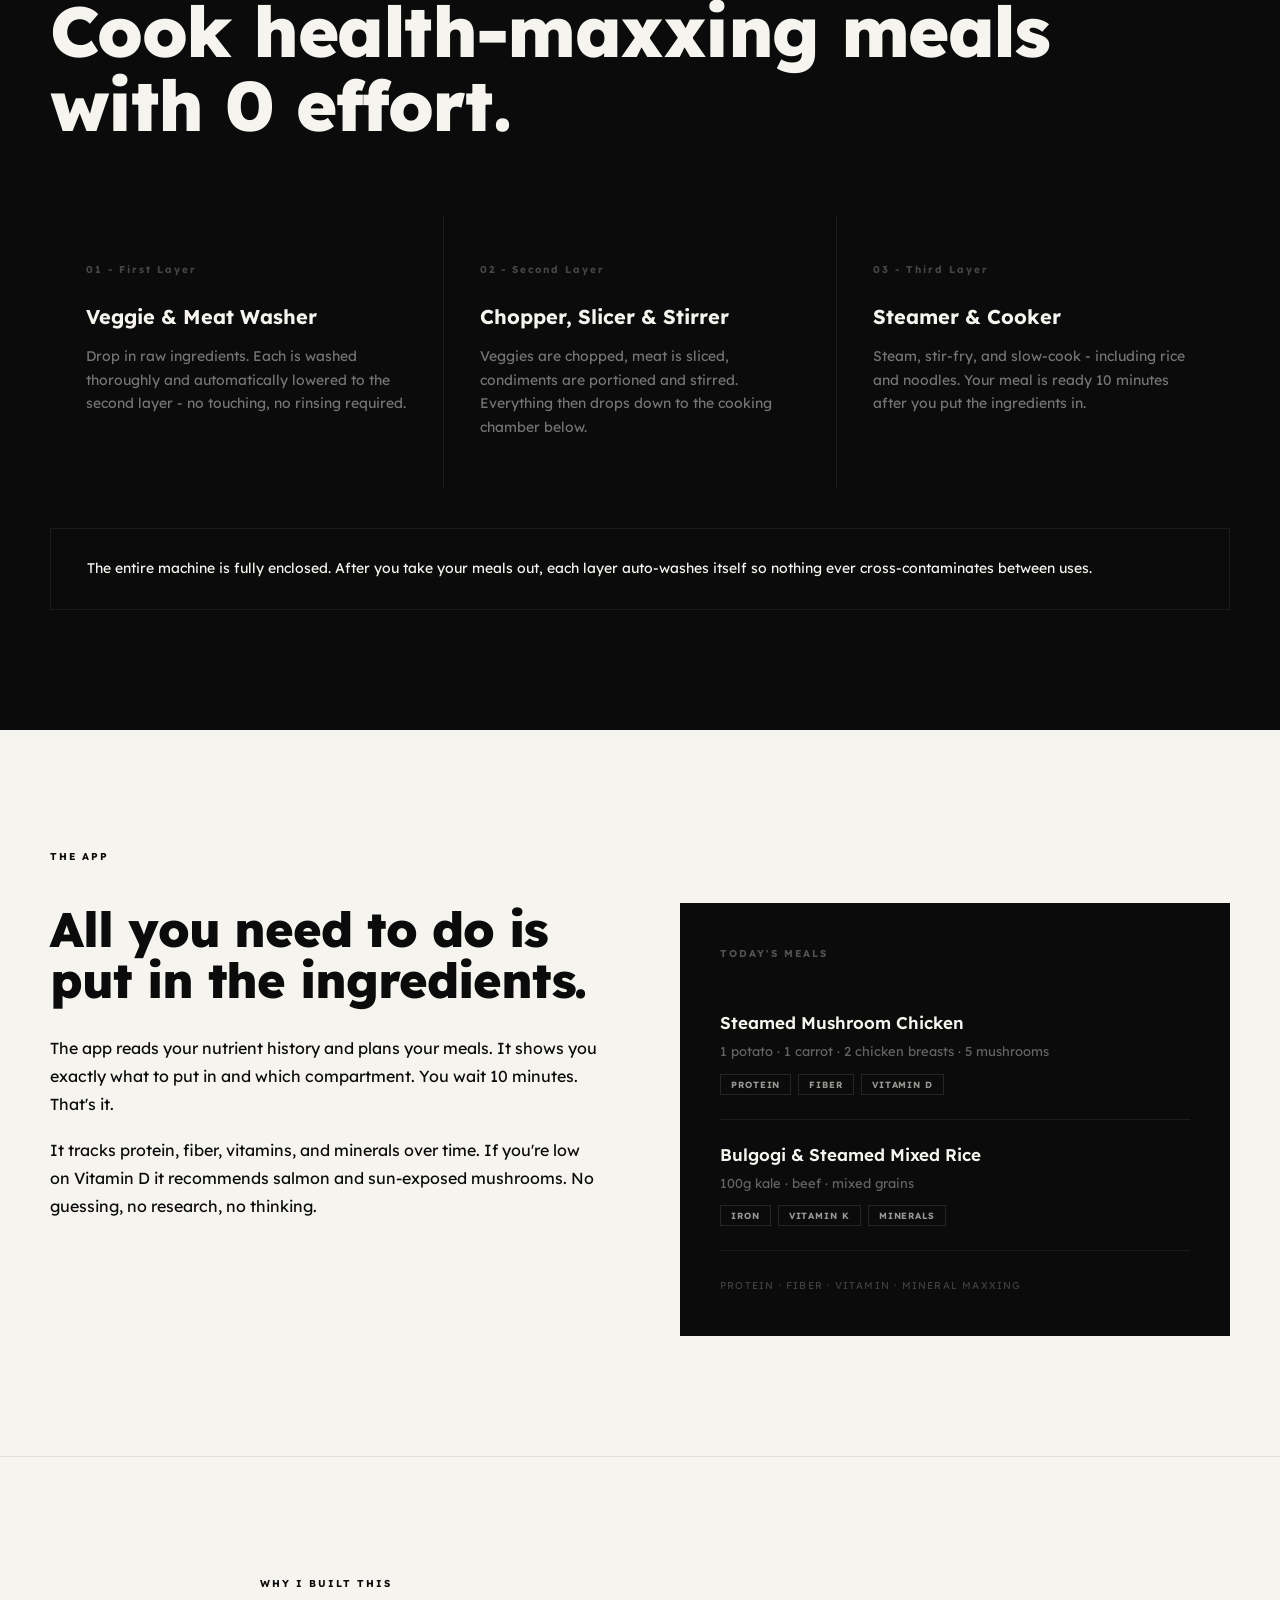
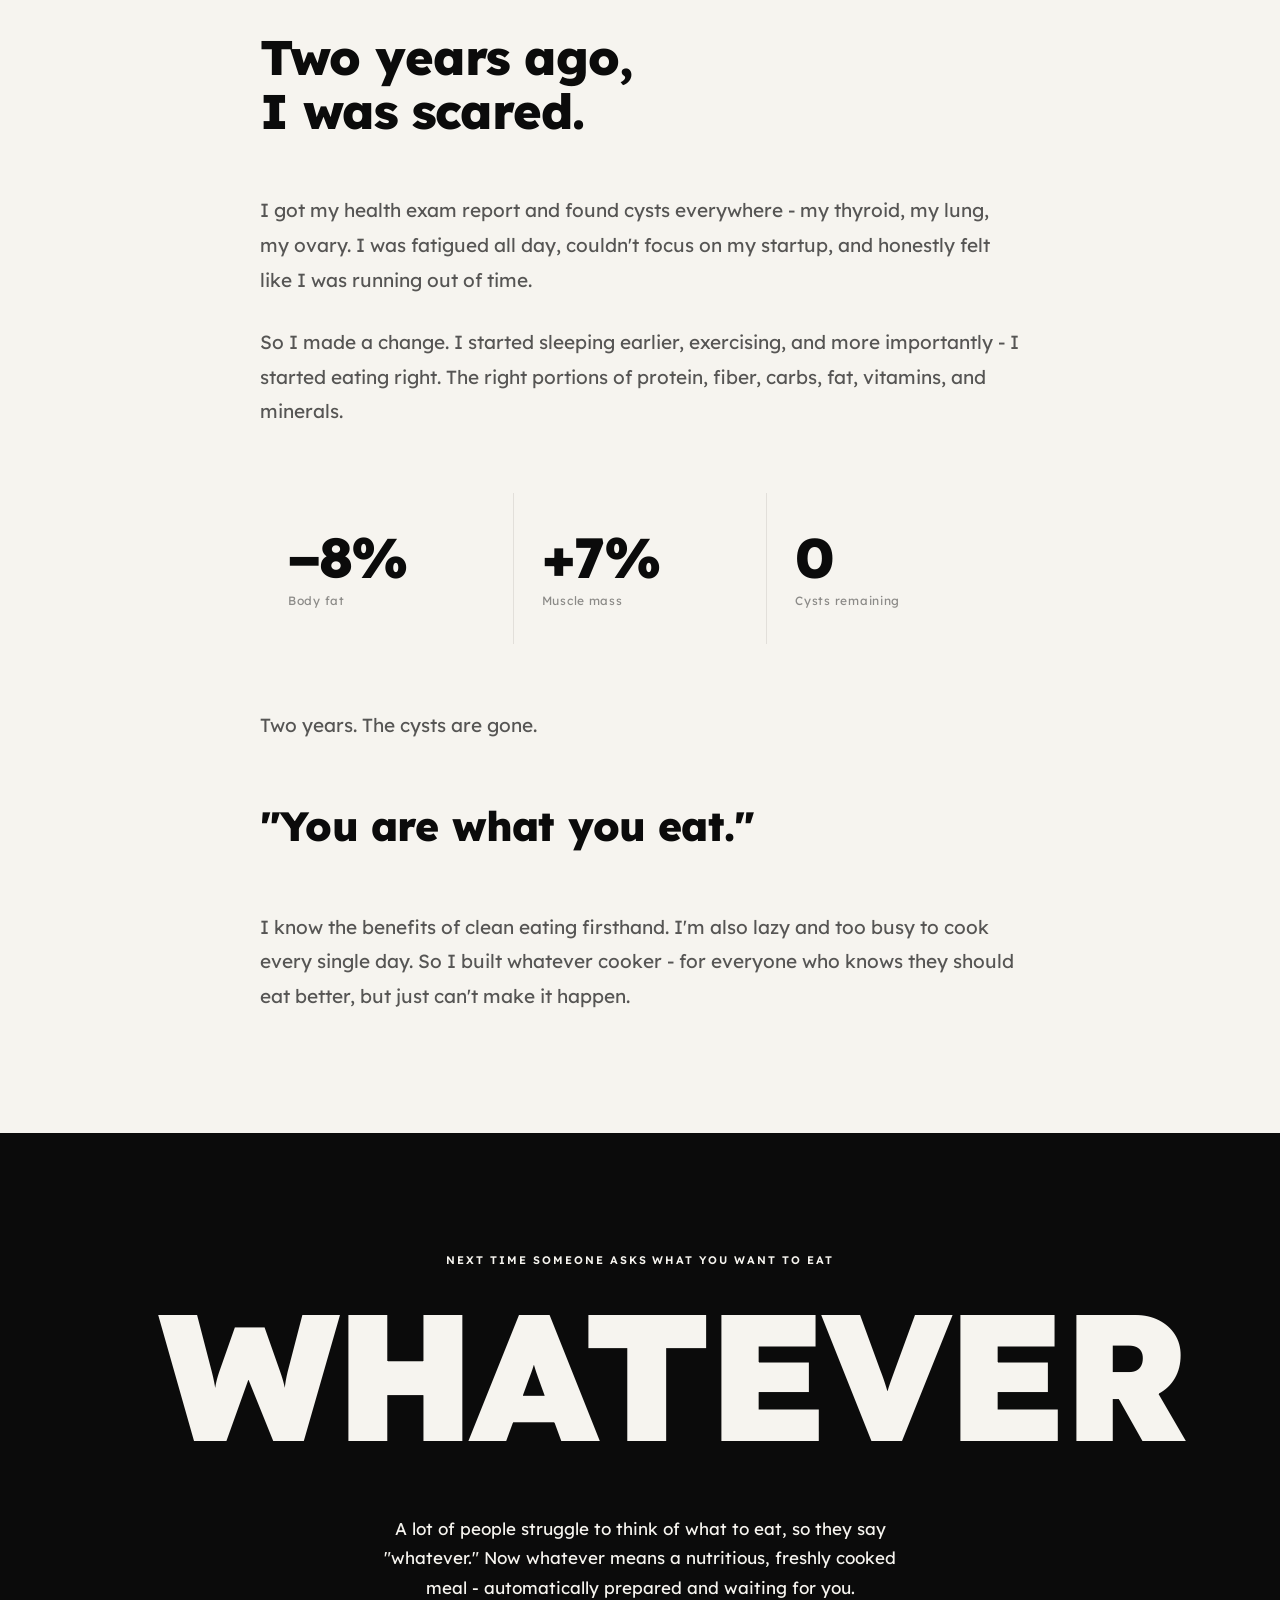
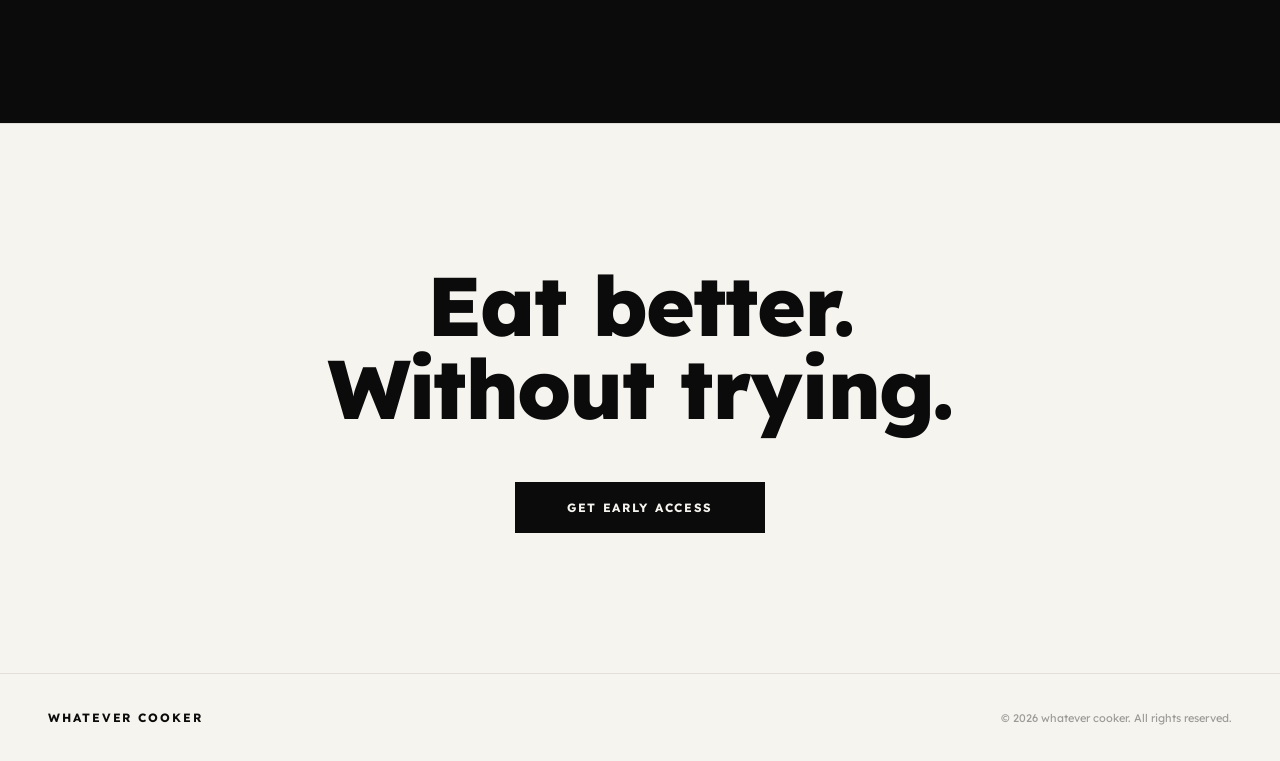
==== commit 97a26404: "Add robots.txt, sitemap.xml, and JSON-LD structured data The site had no robots.txt and no sitemap.x" ====
--- a/index.html
+++ b/index.html
@@ -3,7 +3,132 @@
 <head>
   <meta charset="UTF-8" />
   <meta name="viewport" content="width=device-width, initial-scale=1.0" />
-  <title>whatever cooker</title>
+  <title>whatever cooker - Healthy Fresh Meals in 10 Minutes</title>
+
+  <meta name="description" content="Cook a healthy fresh meal in 10 minutes, fully automatically. Raw ingredient in, fully cooked meal out - no washing, prepping, or cooking needed." />
+  <meta name="robots" content="index, follow, max-image-preview:large, max-snippet:-1, max-video-preview:-1" />
+  <link rel="canonical" href="https://whatevercooker.com/" />
+
+  <!-- Open Graph -->
+  <meta property="og:site_name" content="whatever cooker" />
+  <meta property="og:type" content="website" />
+  <meta property="og:url" content="https://whatevercooker.com/" />
+  <meta property="og:title" content="whatever cooker - Healthy Fresh Meals in 10 Minutes" />
+  <meta property="og:description" content="Cook a healthy fresh meal in 10 minutes, fully automatically. Raw ingredient in, fully cooked meal out - no washing, prepping, or cooking needed." />
+  <meta property="og:image" content="https://whatevercooker.com/whatever-cooker.png" />
+  <meta property="og:image:alt" content="whatever cooker automatic cooking appliance" />
+  <meta property="og:locale" content="en_US" />
+
+  <!-- Twitter -->
+  <meta name="twitter:card" content="summary_large_image" />
+  <meta name="twitter:title" content="whatever cooker - Healthy Fresh Meals in 10 Minutes" />
+  <meta name="twitter:description" content="Cook a healthy fresh meal in 10 minutes, fully automatically. Raw ingredient in, fully cooked meal out - no washing, prepping, or cooking needed." />
+  <meta name="twitter:image" content="https://whatevercooker.com/whatever-cooker.png" />
+
+  <!-- Structured data: Organization, WebSite, Product, WebPage -->
+  <script type="application/ld+json">
+{
+  "@context": "https://schema.org",
+  "@graph": [
+    {
+      "@type": "Organization",
+      "@id": "https://whatevercooker.com/#organization",
+      "name": "whatever cooker",
+      "url": "https://whatevercooker.com/",
+      "logo": {
+        "@type": "ImageObject",
+        "@id": "https://whatevercooker.com/#logo",
+        "url": "https://whatevercooker.com/whatever-cooker.png",
+        "contentUrl": "https://whatevercooker.com/whatever-cooker.png",
+        "caption": "whatever cooker"
+      },
+      "image": {
+        "@id": "https://whatevercooker.com/#logo"
+      }
+    },
+    {
+      "@type": "WebSite",
+      "@id": "https://whatevercooker.com/#website",
+      "url": "https://whatevercooker.com/",
+      "name": "whatever cooker",
+      "publisher": {
+        "@id": "https://whatevercooker.com/#organization"
+      },
+      "inLanguage": "en-US"
+    },
+    {
+      "@type": "ImageObject",
+      "@id": "https://whatevercooker.com/#primaryimage",
+      "url": "https://whatevercooker.com/whatever-cooker.png",
+      "contentUrl": "https://whatevercooker.com/whatever-cooker.png",
+      "caption": "whatever cooker automatic cooking appliance"
+    },
+    {
+      "@type": "Product",
+      "@id": "https://whatevercooker.com/#product",
+      "name": "whatever cooker",
+      "description": "Automatic cooking appliance. Raw ingredients in, fully cooked meal out in 10 minutes - no washing, prepping, or cooking needed. Three layers wash, chop, and cook, then clean themselves.",
+      "image": {
+        "@id": "https://whatevercooker.com/#primaryimage"
+      },
+      "brand": {
+        "@type": "Brand",
+        "name": "whatever cooker"
+      },
+      "category": "Kitchen Appliances > Cookers",
+      "url": "https://whatevercooker.com/",
+      "additionalProperty": [
+        {
+          "@type": "PropertyValue",
+          "name": "Cook time",
+          "value": "10 minutes",
+          "valueText": "meal ready 10 minutes after ingredients are added"
+        },
+        {
+          "@type": "PropertyValue",
+          "name": "Cooking methods",
+          "value": "Steam, stir-fry, slow-cook, rice, noodles"
+        },
+        {
+          "@type": "PropertyValue",
+          "name": "Layers",
+          "value": "3",
+          "description": "Layer 1 washes veggies and meat, layer 2 chops, slices and stirs, layer 3 steams and cooks."
+        },
+        {
+          "@type": "PropertyValue",
+          "name": "Cleaning",
+          "value": "Self-cleaning",
+          "description": "Each layer auto-washes itself after use so nothing cross-contaminates."
+        },
+        {
+          "@type": "PropertyValue",
+          "name": "Companion app",
+          "value": "Tracks protein, fiber, vitamins and minerals and plans meals"
+        }
+      ]
+    },
+    {
+      "@type": "WebPage",
+      "@id": "https://whatevercooker.com/#webpage",
+      "url": "https://whatevercooker.com/",
+      "name": "whatever cooker - Healthy Fresh Meals in 10 Minutes",
+      "isPartOf": {
+        "@id": "https://whatevercooker.com/#website"
+      },
+      "about": {
+        "@id": "https://whatevercooker.com/#product"
+      },
+      "primaryImageOfPage": {
+        "@id": "https://whatevercooker.com/#primaryimage"
+      },
+      "inLanguage": "en-US",
+      "description": "Cook a healthy fresh meal in 10 minutes, fully automatically. Raw ingredient in, fully cooked meal out - no washing, prepping, or cooking needed."
+    }
+  ]
+}
+  </script>
+
   <link rel="icon" type="image/svg+xml" href="data:image/svg+xml,<svg xmlns='http://www.w3.org/2000/svg' viewBox='0 0 100 100'><rect width='100' height='100' fill='%23F6F4EF'/><text x='50' y='50' font-family='Lexend Deca,sans-serif' font-weight='900' font-size='60' fill='%230B0B0B' text-anchor='middle' dominant-baseline='central'>w</text></svg>" />
   <link rel="preconnect" href="https://fonts.googleapis.com" />
   <link rel="preconnect" href="https://fonts.gstatic.com" crossorigin />
@@ -541,9 +666,42 @@
     }
 
     /* ── RESPONSIVE ───────────────────────────────────────────────── */
+
+    /* Tablet / large mobile */
     @media (max-width: 800px) {
       nav { padding: 20px 24px; }
       .nav-links { display: none; }
+
+      /* Vertically center text + image as a group */
+      .hero {
+        display: flex;
+        flex-direction: column;
+        align-items: center;
+        justify-content: center;
+        padding-top: 68px;    /* reserve nav height */
+        padding-bottom: 120px; /* offset center upward */
+      }
+      .hero-top-text { padding-top: 0; }
+      .hero-img-wrap {
+        position: relative;
+        top: auto;
+        left: auto;
+        transform: none;
+        width: 92vw;
+        margin-top: -12px; /* slight overlap like desktop */
+      }
+
+      /* Caps: pin to bottom corners of the hero */
+      .hero-cap {
+        top: auto;
+        bottom: 64px;
+        font-size: 9px;
+        max-width: 140px;
+        letter-spacing: .08em;
+        line-height: 1.7;
+      }
+      .hero-cap--left  { left: 24px;  text-align: left; }
+      .hero-cap--right { right: 24px; text-align: right; }
 
       .intro-section,
       .design-section,
@@ -553,12 +711,39 @@
       .cta-section { padding: 80px 24px; }
 
       .intro-grid,
-      .app-grid { grid-template-columns: 1fr; gap: 44px; }
+      .app-grid { grid-template-columns: 1fr; gap: 40px; }
 
       .layers { grid-template-columns: 1fr; }
       .stats-row { grid-template-columns: 1fr; }
 
+      .layer { padding: 36px 28px; }
+      .meal-card { padding: 36px 28px; }
+
       footer { padding: 28px 24px; flex-direction: column; gap: 14px; text-align: center; }
+    }
+
+    /* Small phone */
+    @media (max-width: 440px) {
+      .hero-img-wrap { width: 115vw; }
+
+      .intro-section,
+      .design-section,
+      .app-section,
+      .story-section,
+      .name-section,
+      .cta-section { padding: 64px 20px; }
+
+      .intro-h  { font-size: clamp(28px, 7vw, 40px); }
+      .design-h { font-size: clamp(28px, 7.5vw, 42px); }
+      .app-h    { font-size: clamp(26px, 7vw, 38px); }
+      .story-h  { font-size: clamp(26px, 7vw, 38px); }
+      .name-word { font-size: clamp(52px, 13vw, 80px); }
+      .cta-h    { font-size: clamp(32px, 8vw, 48px); }
+
+      .stat     { padding: 28px 20px; }
+      .story-body { font-size: 17px; }
+      .app-description { font-size: 15px; }
+      .intro-body { font-size: 15px; }
     }
   </style>
 </head>
@@ -582,7 +767,7 @@
   </div>
 
   <div class="hero-img-wrap">
-    <img src="whatever-cooker.png" alt="whatever cooker" />
+    <img src="whatever-cooker.png" width="700" height="700" alt="whatever cooker automatic cooking appliance - three layers that wash, chop and cook a fresh meal in 10 minutes" fetchpriority="high" />
   </div>
 
   <p class="hero-cap hero-cap--left">Raw ingredient in.<br>Fully cooked<br>meal out.</p>
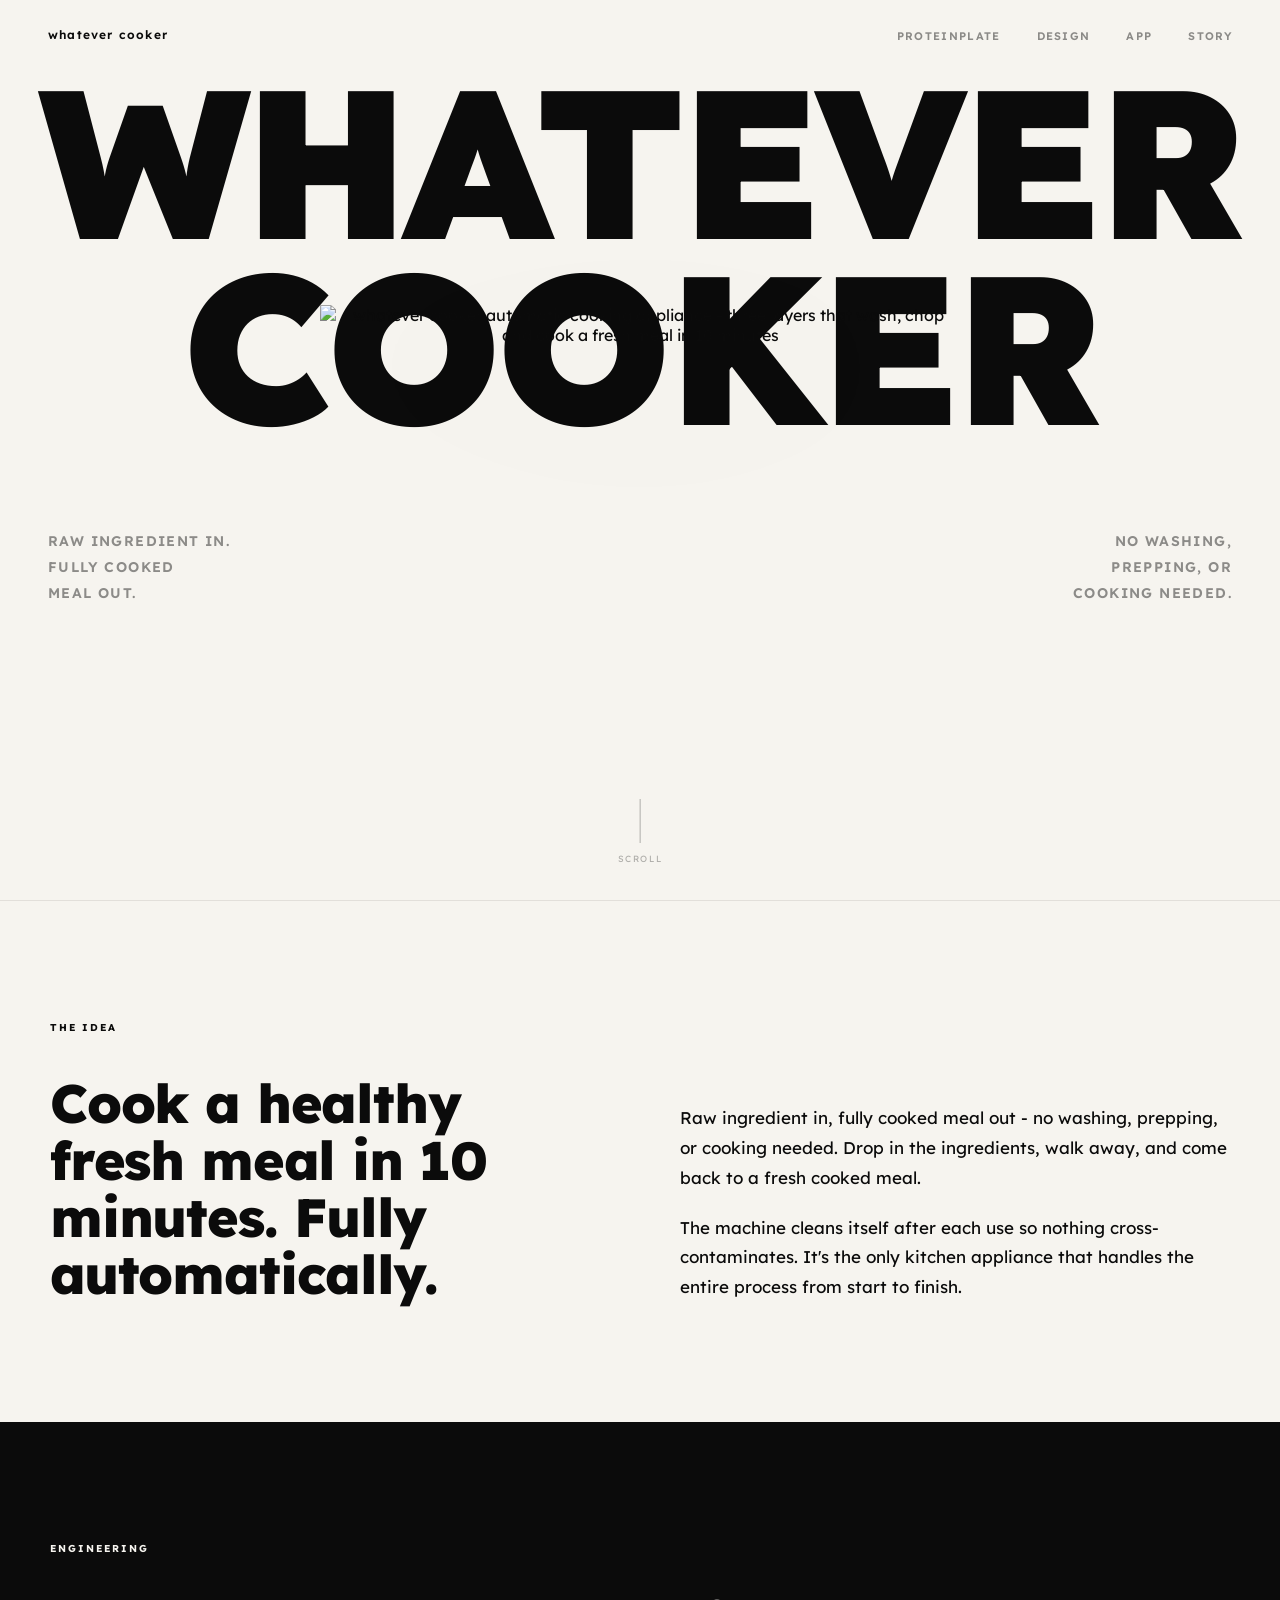
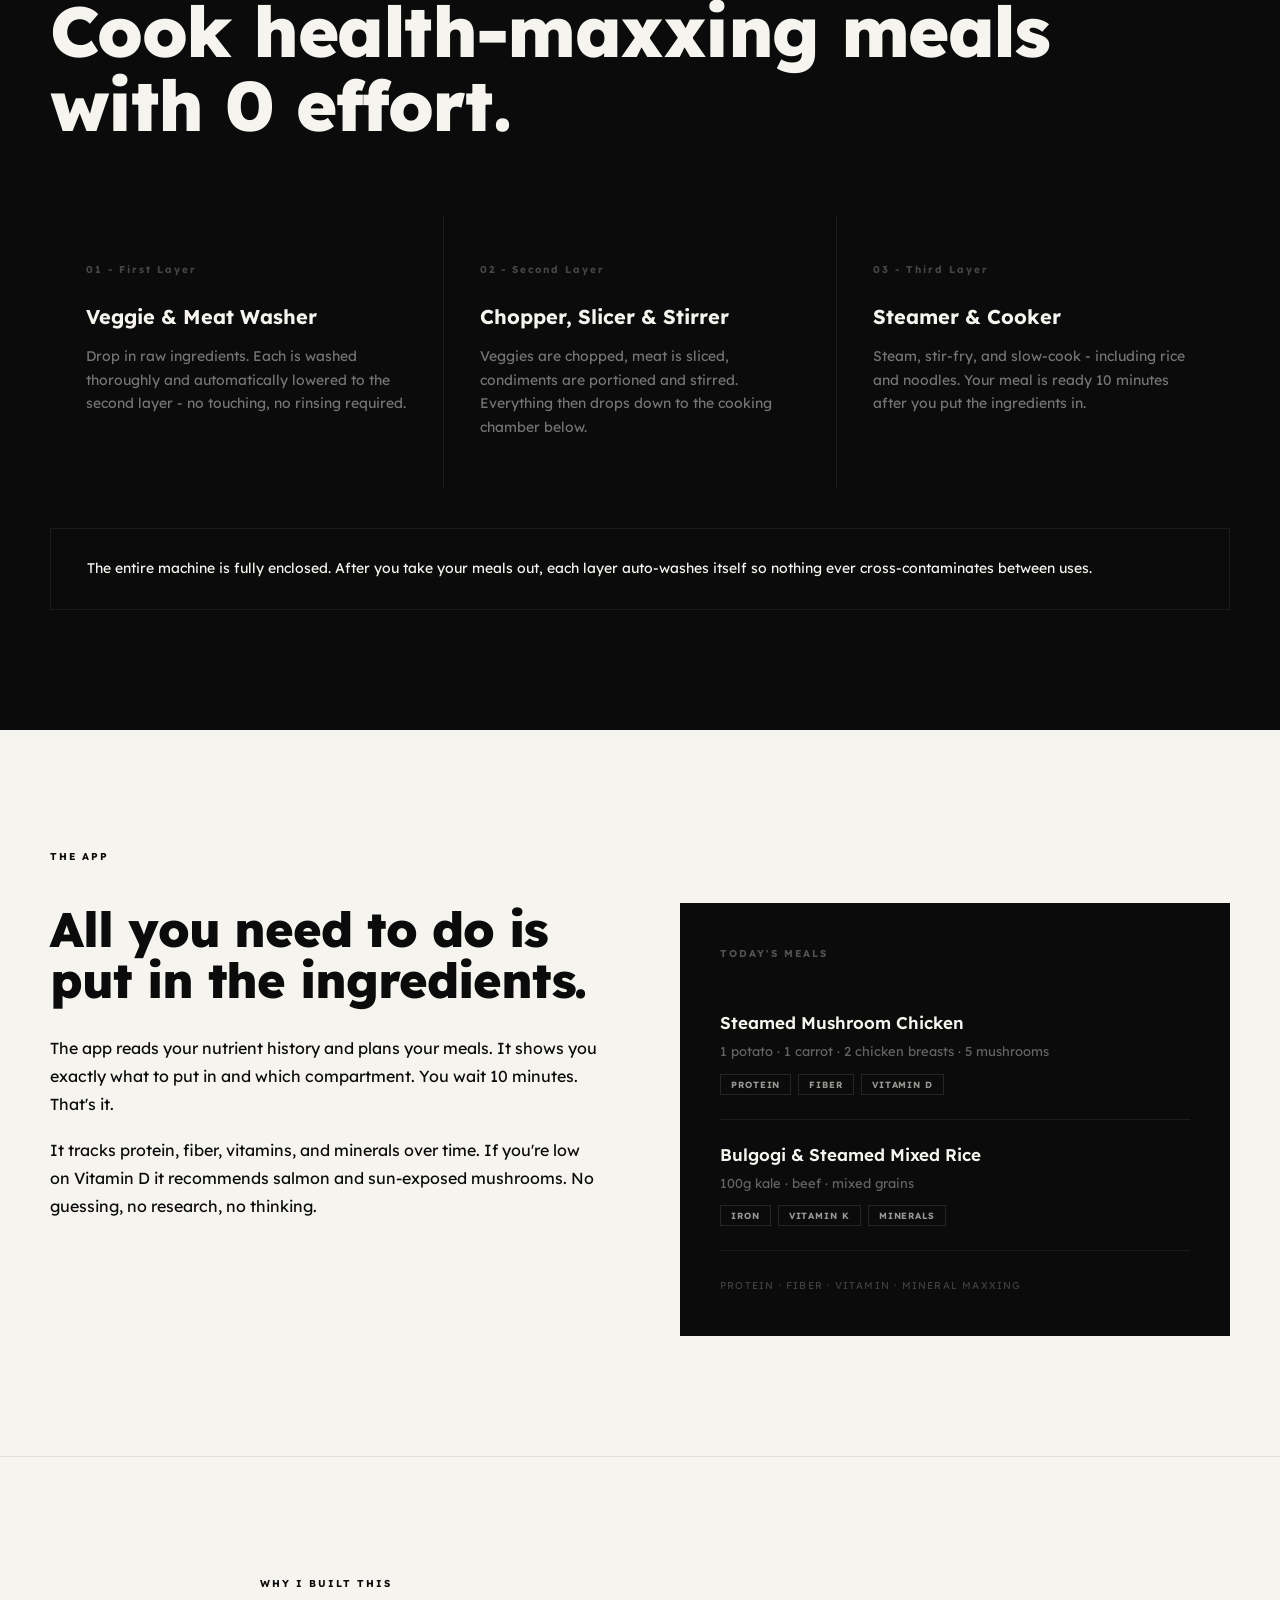
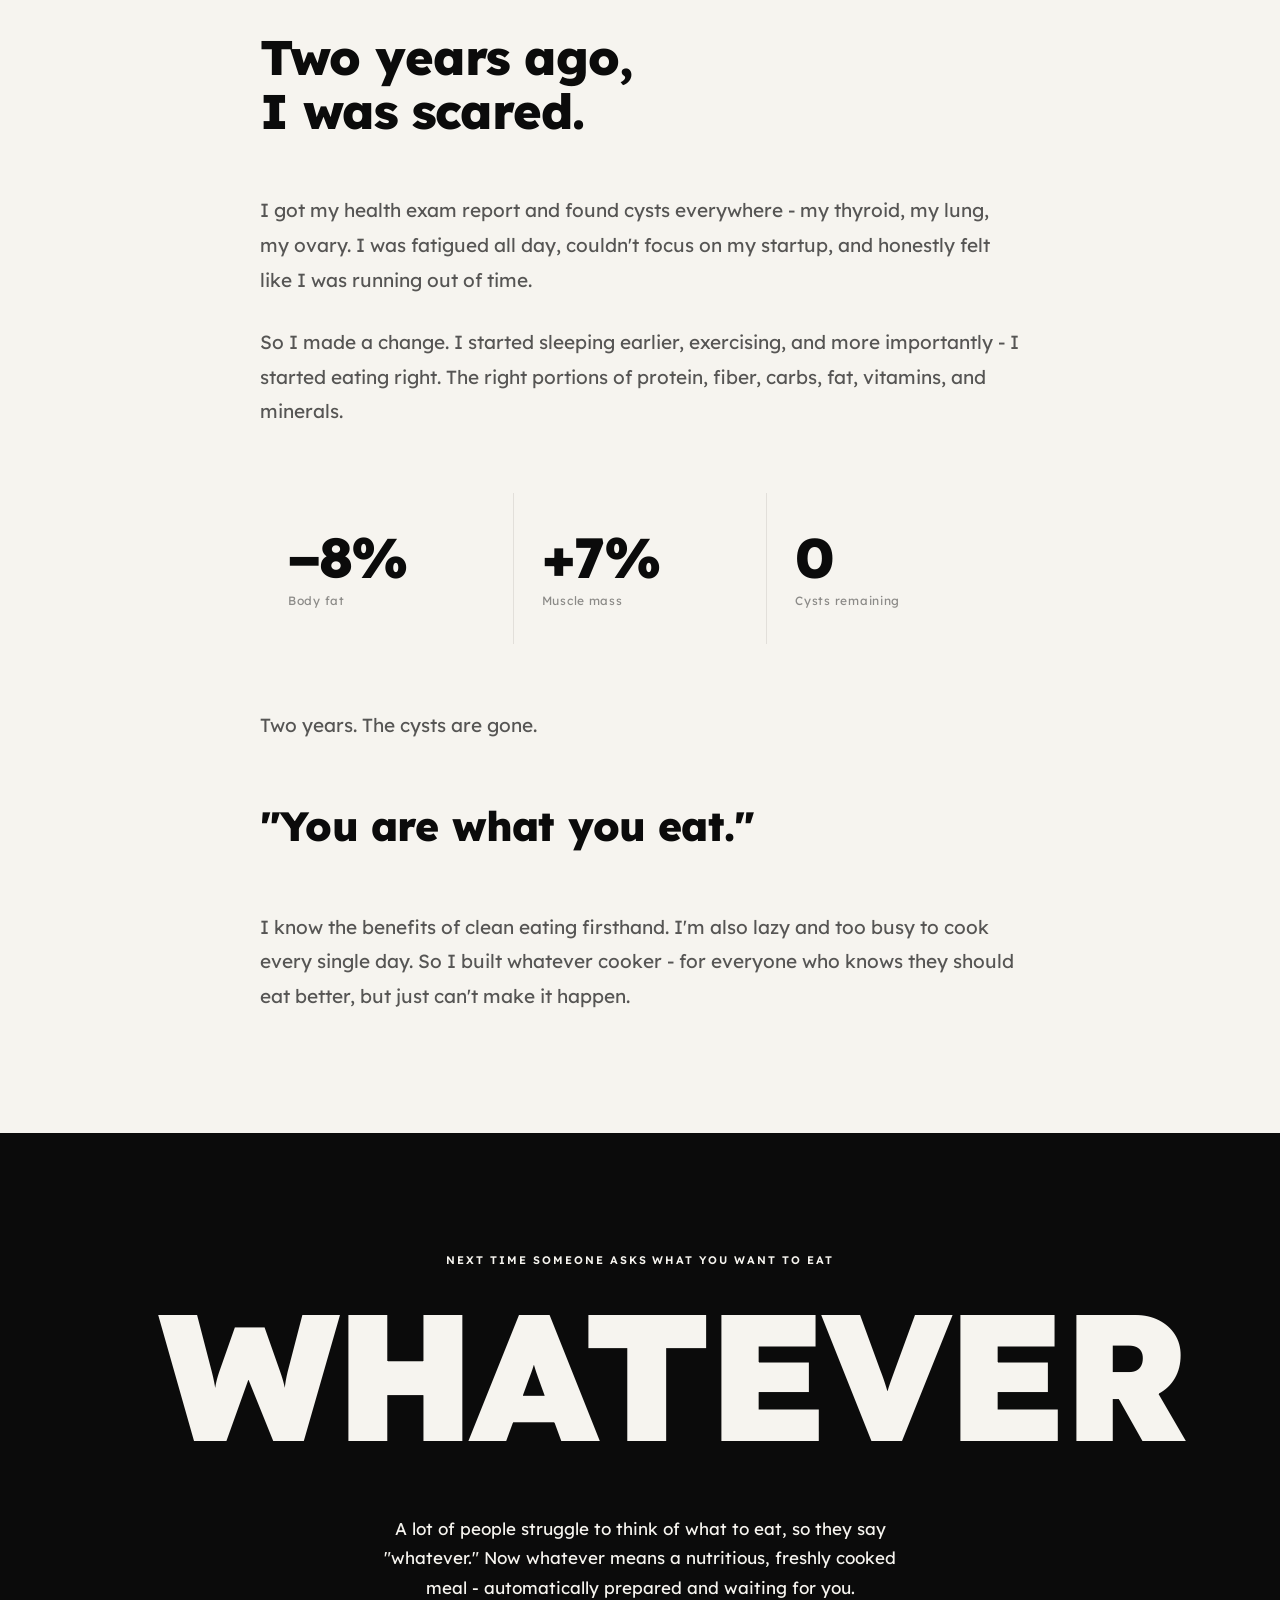
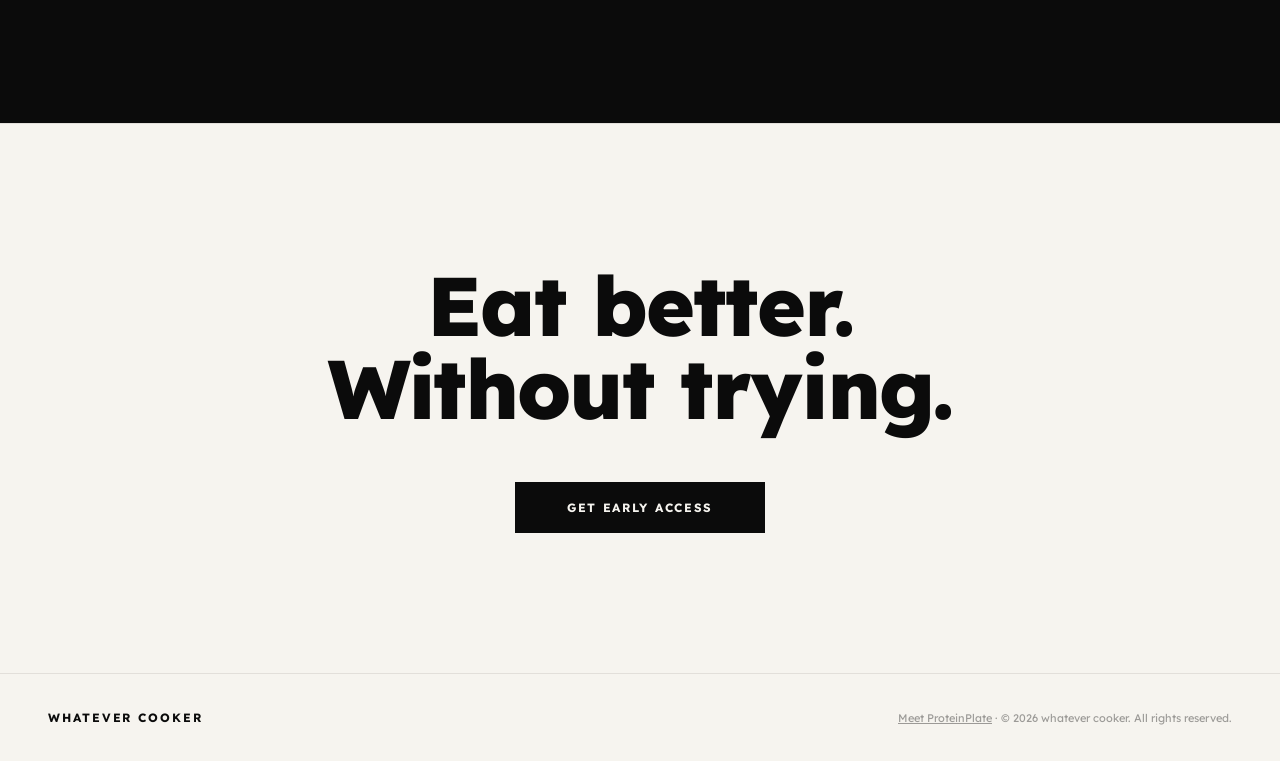
==== commit 8c5d44db: "f" ====
--- a/index.html
+++ b/index.html
@@ -133,619 +133,7 @@
   <link rel="preconnect" href="https://fonts.googleapis.com" />
   <link rel="preconnect" href="https://fonts.gstatic.com" crossorigin />
   <link href="https://fonts.googleapis.com/css2?family=Lexend+Deca:wght@100..900&display=swap" rel="stylesheet" />
-  <style>
-    *, *::before, *::after { box-sizing: border-box; margin: 0; padding: 0; }
-
-    :root {
-      --bg: #F6F4EF;
-      --black: #0B0B0B;
-      --dim: #888;
-      --rule: #E2DFDA;
-    }
-
-    html { scroll-behavior: smooth; }
-
-    body {
-      background: var(--bg);
-      color: var(--black);
-      font-family: 'Lexend Deca', -apple-system, BlinkMacSystemFont, sans-serif;
-      overflow-x: hidden;
-    }
-
-    /* ── NAV ─────────────────────────────────────────────────────── */
-    nav {
-      position: fixed;
-      inset: 0 0 auto;
-      z-index: 100;
-      padding: 24px 48px;
-      display: flex;
-      justify-content: space-between;
-      align-items: center;
-    }
-
-    .nav-logo {
-      font-size: 12px;
-      font-weight: 600;
-      letter-spacing: .1em;
-      text-transform: lowercase;
-    }
-
-    .nav-links {
-      list-style: none;
-      display: flex;
-      gap: 36px;
-    }
-
-    .nav-links a {
-      font-size: 11px;
-      font-weight: 600;
-      letter-spacing: .12em;
-      text-transform: uppercase;
-      text-decoration: none;
-      color: var(--black);
-      opacity: .45;
-      transition: opacity .3s;
-    }
-
-    .nav-links a:hover { opacity: 1; }
-
-    /* ── HERO ─────────────────────────────────────────────────────── */
-    .hero {
-      height: 100svh;
-      position: relative;
-      overflow: hidden;
-      text-align: center;
-    }
-
-    .hero-top-text {
-      padding-top: 68px;
-      position: relative;
-      z-index: 2;
-      pointer-events: none;
-    }
-
-    .hero-word {
-      font-size: clamp(72px, 16.5vw, 230px);
-      font-weight: 900;
-      line-height: .88;
-      letter-spacing: -.025em;
-      text-transform: uppercase;
-      overflow: hidden;
-      display: block;
-    }
-
-    .hero-word span {
-      display: block;
-      transform: translateY(105%);
-      animation: slideUp 1.1s cubic-bezier(.16,1,.3,1) forwards;
-    }
-
-    .hero-word.bottom span { animation-delay: .18s; }
-
-    @keyframes slideUp { to { transform: translateY(0); } }
-
-    .hero-img-wrap {
-      position: absolute;
-      /* start after BOTH words: nav + WHATEVER + COOKER */
-      top: calc(68px + 18.5vw);
-      left: 50%;
-      transform: translateX(-50%);
-      width: clamp(300px, 50vw, 700px);
-      z-index: 4;
-      opacity: 0;
-      animation: imgReveal 1.4s cubic-bezier(.16,1,.3,1) .3s forwards;
-    }
-
-    @keyframes imgReveal { to { opacity: 1; } }
-
-    .hero-img-wrap img {
-      width: 100%;
-      height: auto;
-      display: block;
-      filter: drop-shadow(0 48px 100px rgba(0,0,0,.13));
-    }
-
-    .hero-cap {
-      position: absolute;
-      /* sit at the bottom edge of the COOKER letters - between text and image */
-      top: calc(68px + 36vw);
-      font-size: 14px;
-      font-weight: 600;
-      letter-spacing: .1em;
-      text-transform: uppercase;
-      line-height: 1.85;
-      opacity: 0;
-      animation: fadeToMid .9s ease 1.05s forwards;
-      max-width: 190px;
-    }
-
-    .hero-cap--left  { left: 48px;  text-align: left; }
-    .hero-cap--right { right: 48px; text-align: right; }
-
-    @keyframes fadeToMid { to { opacity: .45; } }
-
-    .scroll-cue {
-      position: absolute;
-      bottom: 36px;
-      left: 50%;
-      transform: translateX(-50%);
-      display: flex;
-      flex-direction: column;
-      align-items: center;
-      gap: 10px;
-      opacity: .3;
-      z-index: 5;
-    }
-
-    .scroll-cue-label {
-      font-size: 9px;
-      letter-spacing: .18em;
-      text-transform: uppercase;
-    }
-
-    .scroll-cue-line {
-      width: 1px;
-      height: 44px;
-      background: var(--black);
-      transform-origin: top center;
-      animation: scrollPulse 2.2s ease-in-out infinite;
-    }
-
-    @keyframes scrollPulse {
-      0%   { transform: scaleY(0); opacity: 0; transform-origin: top center; }
-      45%  { transform: scaleY(1); opacity: 1; transform-origin: top center; }
-      55%  { transform: scaleY(1); opacity: 1; transform-origin: bottom center; }
-      100% { transform: scaleY(0); opacity: 0; transform-origin: bottom center; }
-    }
-
-    /* ── SHARED ───────────────────────────────────────────────────── */
-    .label {
-      font-size: 10px;
-      font-weight: 700;
-      letter-spacing: .2em;
-      text-transform: uppercase;
-      opacity: .35;
-      margin-bottom: 40px;
-    }
-
-    .label.light { color: var(--bg); }
-
-    /* ── REVEAL ───────────────────────────────────────────────────── */
-    .r {
-      opacity: 0;
-      transform: translateY(36px);
-      transition: opacity .85s cubic-bezier(.16,1,.3,1), transform .85s cubic-bezier(.16,1,.3,1);
-    }
-
-    .r.on { opacity: 1; transform: none; }
-    .d1 { transition-delay: .08s; }
-    .d2 { transition-delay: .18s; }
-    .d3 { transition-delay: .28s; }
-
-    /* ── INTRO ────────────────────────────────────────────────────── */
-    .intro-section {
-      padding: 120px 48px;
-      border-top: 1px solid var(--rule);
-    }
-
-    .intro-grid {
-      max-width: 1180px;
-      margin: 0 auto;
-      display: grid;
-      grid-template-columns: 1fr 1fr;
-      gap: 80px;
-      align-items: end;
-    }
-
-    .intro-h {
-      font-size: clamp(34px, 4.2vw, 58px);
-      font-weight: 800;
-      line-height: 1.06;
-      letter-spacing: -.022em;
-    }
-
-    .intro-body {
-      font-size: 17px;
-      line-height: 1.75;
-      opacity: .62;
-    }
-
-    .intro-body p + p { margin-top: 20px; }
-
-    /* ── DESIGN ───────────────────────────────────────────────────── */
-    .design-section {
-      background: var(--black);
-      color: var(--bg);
-      padding: 120px 48px;
-    }
-
-    .design-inner { max-width: 1180px; margin: 0 auto; }
-
-    .design-h {
-      font-size: clamp(38px, 5.5vw, 74px);
-      font-weight: 800;
-      line-height: 1.05;
-      letter-spacing: -.022em;
-      margin-bottom: 72px;
-    }
-
-    .layers {
-      display: grid;
-      grid-template-columns: repeat(3, 1fr);
-      gap: 1px;
-      background: rgba(255,255,255,.07);
-    }
-
-    .layer {
-      background: var(--black);
-      padding: 48px 36px 48px;
-      position: relative;
-    }
-
-    .layer::after {
-      content: '';
-      display: block;
-      position: absolute;
-      top: 0; left: 0; right: 0;
-      height: 1px;
-      background: var(--bg);
-      opacity: 0;
-      transition: opacity .4s;
-    }
-
-    .layer:hover::after { opacity: .25; }
-
-    .layer-num {
-      font-size: 10px;
-      font-weight: 700;
-      letter-spacing: .2em;
-      opacity: .25;
-      margin-bottom: 28px;
-    }
-
-    .layer-title {
-      font-size: 20px;
-      font-weight: 700;
-      line-height: 1.25;
-      margin-bottom: 16px;
-    }
-
-    .layer-desc {
-      font-size: 14px;
-      line-height: 1.7;
-      opacity: .45;
-    }
-
-    .design-note {
-      margin-top: 40px;
-      padding: 28px 36px;
-      border: 1px solid rgba(255,255,255,.07);
-      font-size: 14px;
-      line-height: 1.7;
-      opacity: .4;
-    }
-
-    /* ── APP ─────────────────────────────────────────────────────── */
-    .app-section {
-      padding: 120px 48px;
-      border-bottom: 1px solid var(--rule);
-    }
-
-    .app-inner {
-      max-width: 1180px;
-      margin: 0 auto;
-    }
-
-    .app-grid {
-      display: grid;
-      grid-template-columns: 1fr 1fr;
-      gap: 80px;
-      align-items: start;
-    }
-
-    .app-h {
-      font-size: clamp(30px, 3.8vw, 52px);
-      font-weight: 800;
-      line-height: 1.06;
-      letter-spacing: -.022em;
-      margin-bottom: 28px;
-    }
-
-    .app-body {
-      font-size: 16px;
-      line-height: 1.75;
-      opacity: .6;
-    }
-
-    .app-body p + p { margin-top: 18px; }
-
-    .meal-card {
-      background: var(--black);
-      color: var(--bg);
-      padding: 44px 40px;
-    }
-
-    .meal-card-title {
-      font-size: 10px;
-      font-weight: 700;
-      letter-spacing: .2em;
-      text-transform: uppercase;
-      opacity: .3;
-      margin-bottom: 28px;
-    }
-
-    .meal-row {
-      padding: 24px 0;
-      border-bottom: 1px solid rgba(255,255,255,.07);
-    }
-
-    .meal-row:last-of-type { border: none; }
-
-    .meal-row-name {
-      font-size: 17px;
-      font-weight: 600;
-      margin-bottom: 8px;
-    }
-
-    .meal-row-ingr {
-      font-size: 13px;
-      opacity: .38;
-      line-height: 1.6;
-    }
-
-    .tags {
-      display: flex;
-      flex-wrap: wrap;
-      gap: 7px;
-      margin-top: 12px;
-    }
-
-    .tag {
-      font-size: 9px;
-      font-weight: 700;
-      letter-spacing: .1em;
-      text-transform: uppercase;
-      padding: 4px 10px;
-      border: 1px solid rgba(255,255,255,.18);
-      opacity: .6;
-    }
-
-    .meal-footer {
-      margin-top: 28px;
-      font-size: 10px;
-      letter-spacing: .12em;
-      text-transform: uppercase;
-      opacity: .22;
-    }
-
-    /* ── STORY ────────────────────────────────────────────────────── */
-    .story-section {
-      padding: 120px 48px;
-    }
-
-    .story-inner {
-      max-width: 760px;
-      margin: 0 auto;
-    }
-
-    .story-h {
-      font-size: clamp(30px, 3.8vw, 52px);
-      font-weight: 800;
-      line-height: 1.1;
-      letter-spacing: -.022em;
-      margin-bottom: 56px;
-    }
-
-    .story-body {
-      font-size: 19px;
-      line-height: 1.82;
-      opacity: .68;
-    }
-
-    .story-body p + p { margin-top: 28px; }
-
-    .stats-row {
-      display: grid;
-      grid-template-columns: repeat(3, 1fr);
-      gap: 1px;
-      background: var(--rule);
-      margin: 64px 0;
-    }
-
-    .stat {
-      background: var(--bg);
-      padding: 36px 28px;
-    }
-
-    .stat-val {
-      font-size: clamp(36px, 5vw, 56px);
-      font-weight: 800;
-      letter-spacing: -.025em;
-      line-height: 1;
-    }
-
-    .stat-label {
-      font-size: 12px;
-      letter-spacing: .06em;
-      opacity: .45;
-      margin-top: 8px;
-    }
-
-    .pull-quote {
-      font-size: clamp(26px, 3.2vw, 42px);
-      font-weight: 800;
-      line-height: 1.15;
-      letter-spacing: -.02em;
-      margin: 60px 0;
-    }
-
-    /* ── NAME ─────────────────────────────────────────────────────── */
-    .name-section {
-      background: var(--black);
-      color: var(--bg);
-      padding: 120px 48px;
-      text-align: center;
-    }
-
-    .name-inner { max-width: 960px; margin: 0 auto; }
-
-    .name-pre {
-      font-size: 11px;
-      font-weight: 600;
-      letter-spacing: .18em;
-      text-transform: uppercase;
-      opacity: .35;
-      margin-bottom: 28px;
-    }
-
-    .name-word {
-      font-size: clamp(64px, 15vw, 180px);
-      font-weight: 900;
-      line-height: .88;
-      letter-spacing: -.025em;
-      text-transform: uppercase;
-    }
-
-    .name-desc {
-      font-size: 17px;
-      line-height: 1.75;
-      opacity: .42;
-      max-width: 520px;
-      margin: 60px auto 0;
-    }
-
-    /* ── CTA ──────────────────────────────────────────────────────── */
-    .cta-section {
-      padding: 140px 48px;
-      text-align: center;
-      border-top: 1px solid var(--rule);
-    }
-
-    .cta-h {
-      font-size: clamp(40px, 6.5vw, 88px);
-      font-weight: 800;
-      line-height: 1.0;
-      letter-spacing: -.025em;
-      margin-bottom: 52px;
-    }
-
-    .cta-btn {
-      display: inline-block;
-      background: var(--black);
-      color: var(--bg);
-      font-size: 12px;
-      font-weight: 700;
-      letter-spacing: .14em;
-      text-transform: uppercase;
-      text-decoration: none;
-      padding: 18px 52px;
-      transition: opacity .3s;
-    }
-
-    .cta-btn:hover { opacity: .7; }
-
-    /* ── FOOTER ───────────────────────────────────────────────────── */
-    footer {
-      padding: 36px 48px;
-      border-top: 1px solid var(--rule);
-      display: flex;
-      justify-content: space-between;
-      align-items: center;
-    }
-
-    .footer-logo {
-      font-size: 12px;
-      font-weight: 700;
-      letter-spacing: .16em;
-      text-transform: uppercase;
-    }
-
-    .footer-copy {
-      font-size: 11px;
-      opacity: .38;
-    }
-
-    /* ── RESPONSIVE ───────────────────────────────────────────────── */
-
-    /* Tablet / large mobile */
-    @media (max-width: 800px) {
-      nav { padding: 20px 24px; }
-      .nav-links { display: none; }
-
-      /* Vertically center text + image as a group */
-      .hero {
-        display: flex;
-        flex-direction: column;
-        align-items: center;
-        justify-content: center;
-        padding-top: 68px;    /* reserve nav height */
-        padding-bottom: 120px; /* offset center upward */
-      }
-      .hero-top-text { padding-top: 0; }
-      .hero-img-wrap {
-        position: relative;
-        top: auto;
-        left: auto;
-        transform: none;
-        width: 92vw;
-        margin-top: -12px; /* slight overlap like desktop */
-      }
-
-      /* Caps: pin to bottom corners of the hero */
-      .hero-cap {
-        top: auto;
-        bottom: 64px;
-        font-size: 9px;
-        max-width: 140px;
-        letter-spacing: .08em;
-        line-height: 1.7;
-      }
-      .hero-cap--left  { left: 24px;  text-align: left; }
-      .hero-cap--right { right: 24px; text-align: right; }
-
-      .intro-section,
-      .design-section,
-      .app-section,
-      .story-section,
-      .name-section,
-      .cta-section { padding: 80px 24px; }
-
-      .intro-grid,
-      .app-grid { grid-template-columns: 1fr; gap: 40px; }
-
-      .layers { grid-template-columns: 1fr; }
-      .stats-row { grid-template-columns: 1fr; }
-
-      .layer { padding: 36px 28px; }
-      .meal-card { padding: 36px 28px; }
-
-      footer { padding: 28px 24px; flex-direction: column; gap: 14px; text-align: center; }
-    }
-
-    /* Small phone */
-    @media (max-width: 440px) {
-      .hero-img-wrap { width: 115vw; }
-
-      .intro-section,
-      .design-section,
-      .app-section,
-      .story-section,
-      .name-section,
-      .cta-section { padding: 64px 20px; }
-
-      .intro-h  { font-size: clamp(28px, 7vw, 40px); }
-      .design-h { font-size: clamp(28px, 7.5vw, 42px); }
-      .app-h    { font-size: clamp(26px, 7vw, 38px); }
-      .story-h  { font-size: clamp(26px, 7vw, 38px); }
-      .name-word { font-size: clamp(52px, 13vw, 80px); }
-      .cta-h    { font-size: clamp(32px, 8vw, 48px); }
-
-      .stat     { padding: 28px 20px; }
-      .story-body { font-size: 17px; }
-      .app-description { font-size: 15px; }
-      .intro-body { font-size: 15px; }
-    }
-  </style>
+  <link rel="stylesheet" href="/global.css" />
 </head>
 <body>
 
@@ -753,6 +141,7 @@
 <nav>
   <div class="nav-logo">whatever cooker</div>
   <ul class="nav-links">
+    <li><a href="/protein-plate">ProteinPlate</a></li>
     <li><a href="#design">Design</a></li>
     <li><a href="#app">App</a></li>
     <li><a href="#story">Story</a></li>
@@ -914,7 +303,7 @@
 <!-- FOOTER -->
 <footer>
   <div class="footer-logo">whatever cooker</div>
-  <div class="footer-copy">© 2026 whatever cooker. All rights reserved.</div>
+  <div class="footer-copy"><a href="/protein-plate" style="color:inherit">Meet ProteinPlate</a> · © 2026 whatever cooker. All rights reserved.</div>
 </footer>
 
 <script>
--- a/global.css
+++ b/global.css
@@ -0,0 +1,631 @@
+    *, *::before, *::after { box-sizing: border-box; margin: 0; padding: 0; }
+
+    :root {
+      --bg: #F6F4EF;
+      --black: #0B0B0B;
+      --dim: #888;
+      --rule: #E2DFDA;
+    }
+
+    html { scroll-behavior: smooth; }
+
+    body {
+      background: var(--bg);
+      color: var(--black);
+      font-family: 'Lexend Deca', -apple-system, BlinkMacSystemFont, sans-serif;
+      overflow-x: hidden;
+    }
+
+    /* ── NAV ─────────────────────────────────────────────────────── */
+    nav {
+      position: fixed;
+      inset: 0 0 auto;
+      z-index: 100;
+      padding: 24px 48px;
+      display: flex;
+      justify-content: space-between;
+      align-items: center;
+    }
+
+    .nav-logo {
+      font-size: 12px;
+      font-weight: 600;
+      letter-spacing: .1em;
+      text-transform: lowercase;
+    }
+
+    .nav-links {
+      list-style: none;
+      display: flex;
+      gap: 36px;
+    }
+
+    .nav-links a {
+      font-size: 11px;
+      font-weight: 600;
+      letter-spacing: .12em;
+      text-transform: uppercase;
+      text-decoration: none;
+      color: var(--black);
+      opacity: .45;
+      transition: opacity .3s;
+    }
+
+    .nav-links a:hover { opacity: 1; }
+
+    /* ── HERO ─────────────────────────────────────────────────────── */
+    .hero {
+      height: 100svh;
+      position: relative;
+      overflow: hidden;
+      text-align: center;
+    }
+
+    .hero-top-text {
+      padding-top: 68px;
+      position: relative;
+      z-index: 2;
+      pointer-events: none;
+    }
+
+    .hero-word {
+      font-size: clamp(72px, 16.5vw, 230px);
+      font-weight: 900;
+      line-height: .88;
+      letter-spacing: -.025em;
+      text-transform: uppercase;
+      overflow: hidden;
+      display: block;
+    }
+
+    .hero-word span {
+      display: block;
+      transform: translateY(105%);
+      animation: slideUp 1.1s cubic-bezier(.16,1,.3,1) forwards;
+    }
+
+    .hero-word.bottom span { animation-delay: .18s; }
+
+    @keyframes slideUp { to { transform: translateY(0); } }
+
+    .hero-img-wrap {
+      position: absolute;
+      /* start after BOTH words: nav + WHATEVER + COOKER */
+      top: calc(68px + 18.5vw);
+      left: 50%;
+      transform: translateX(-50%);
+      width: clamp(300px, 50vw, 700px);
+      z-index: 4;
+      opacity: 0;
+      animation: imgReveal 1.4s cubic-bezier(.16,1,.3,1) .3s forwards;
+    }
+
+    @keyframes imgReveal { to { opacity: 1; } }
+
+    .hero-img-wrap img {
+      width: 100%;
+      height: auto;
+      display: block;
+      filter: drop-shadow(0 48px 100px rgba(0,0,0,.13));
+    }
+
+    .hero-cap {
+      position: absolute;
+      /* sit at the bottom edge of the COOKER letters - between text and image */
+      top: calc(68px + 36vw);
+      font-size: 14px;
+      font-weight: 600;
+      letter-spacing: .1em;
+      text-transform: uppercase;
+      line-height: 1.85;
+      opacity: 0;
+      animation: fadeToMid .9s ease 1.05s forwards;
+      max-width: 190px;
+    }
+
+    .hero-cap--left  { left: 48px;  text-align: left; }
+    .hero-cap--right { right: 48px; text-align: right; }
+
+    @keyframes fadeToMid { to { opacity: .45; } }
+
+    .scroll-cue {
+      position: absolute;
+      bottom: 36px;
+      left: 50%;
+      transform: translateX(-50%);
+      display: flex;
+      flex-direction: column;
+      align-items: center;
+      gap: 10px;
+      opacity: .3;
+      z-index: 5;
+    }
+
+    .scroll-cue-label {
+      font-size: 9px;
+      letter-spacing: .18em;
+      text-transform: uppercase;
+    }
+
+    .scroll-cue-line {
+      width: 1px;
+      height: 44px;
+      background: var(--black);
+      transform-origin: top center;
+      animation: scrollPulse 2.2s ease-in-out infinite;
+    }
+
+    @keyframes scrollPulse {
+      0%   { transform: scaleY(0); opacity: 0; transform-origin: top center; }
+      45%  { transform: scaleY(1); opacity: 1; transform-origin: top center; }
+      55%  { transform: scaleY(1); opacity: 1; transform-origin: bottom center; }
+      100% { transform: scaleY(0); opacity: 0; transform-origin: bottom center; }
+    }
+
+    /* ── SHARED ───────────────────────────────────────────────────── */
+    .label {
+      font-size: 10px;
+      font-weight: 700;
+      letter-spacing: .2em;
+      text-transform: uppercase;
+      opacity: .35;
+      margin-bottom: 40px;
+    }
+
+    .label.light { color: var(--bg); }
+
+    /* ── REVEAL ───────────────────────────────────────────────────── */
+    .r {
+      opacity: 0;
+      transform: translateY(36px);
+      transition: opacity .85s cubic-bezier(.16,1,.3,1), transform .85s cubic-bezier(.16,1,.3,1);
+    }
+
+    .r.on { opacity: 1; transform: none; }
+    .d1 { transition-delay: .08s; }
+    .d2 { transition-delay: .18s; }
+    .d3 { transition-delay: .28s; }
+
+    /* ── INTRO ────────────────────────────────────────────────────── */
+    .intro-section {
+      padding: 120px 48px;
+      border-top: 1px solid var(--rule);
+    }
+
+    .intro-grid {
+      max-width: 1180px;
+      margin: 0 auto;
+      display: grid;
+      grid-template-columns: 1fr 1fr;
+      gap: 80px;
+      align-items: end;
+    }
+
+    .intro-h {
+      font-size: clamp(34px, 4.2vw, 58px);
+      font-weight: 800;
+      line-height: 1.06;
+      letter-spacing: -.022em;
+    }
+
+    .intro-body {
+      font-size: 17px;
+      line-height: 1.75;
+      opacity: .62;
+    }
+
+    .intro-body p + p { margin-top: 20px; }
+
+    /* ── DESIGN ───────────────────────────────────────────────────── */
+    .design-section {
+      background: var(--black);
+      color: var(--bg);
+      padding: 120px 48px;
+    }
+
+    .design-inner { max-width: 1180px; margin: 0 auto; }
+
+    .design-h {
+      font-size: clamp(38px, 5.5vw, 74px);
+      font-weight: 800;
+      line-height: 1.05;
+      letter-spacing: -.022em;
+      margin-bottom: 72px;
+    }
+
+    .layers {
+      display: grid;
+      grid-template-columns: repeat(3, 1fr);
+      gap: 1px;
+      background: rgba(255,255,255,.07);
+    }
+
+    .layer {
+      background: var(--black);
+      padding: 48px 36px 48px;
+      position: relative;
+    }
+
+    .layer::after {
+      content: '';
+      display: block;
+      position: absolute;
+      top: 0; left: 0; right: 0;
+      height: 1px;
+      background: var(--bg);
+      opacity: 0;
+      transition: opacity .4s;
+    }
+
+    .layer:hover::after { opacity: .25; }
+
+    .layer-num {
+      font-size: 10px;
+      font-weight: 700;
+      letter-spacing: .2em;
+      opacity: .25;
+      margin-bottom: 28px;
+    }
+
+    .layer-title {
+      font-size: 20px;
+      font-weight: 700;
+      line-height: 1.25;
+      margin-bottom: 16px;
+    }
+
+    .layer-desc {
+      font-size: 14px;
+      line-height: 1.7;
+      opacity: .45;
+    }
+
+    .design-note {
+      margin-top: 40px;
+      padding: 28px 36px;
+      border: 1px solid rgba(255,255,255,.07);
+      font-size: 14px;
+      line-height: 1.7;
+      opacity: .4;
+    }
+
+    /* ── APP ─────────────────────────────────────────────────────── */
+    .app-section {
+      padding: 120px 48px;
+      border-bottom: 1px solid var(--rule);
+    }
+
+    .app-inner {
+      max-width: 1180px;
+      margin: 0 auto;
+    }
+
+    .app-grid {
+      display: grid;
+      grid-template-columns: 1fr 1fr;
+      gap: 80px;
+      align-items: start;
+    }
+
+    .app-h {
+      font-size: clamp(30px, 3.8vw, 52px);
+      font-weight: 800;
+      line-height: 1.06;
+      letter-spacing: -.022em;
+      margin-bottom: 28px;
+    }
+
+    .app-body {
+      font-size: 16px;
+      line-height: 1.75;
+      opacity: .6;
+    }
+
+    .app-body p + p { margin-top: 18px; }
+
+    .meal-card {
+      background: var(--black);
+      color: var(--bg);
+      padding: 44px 40px;
+    }
+
+    .meal-card-title {
+      font-size: 10px;
+      font-weight: 700;
+      letter-spacing: .2em;
+      text-transform: uppercase;
+      opacity: .3;
+      margin-bottom: 28px;
+    }
+
+    .meal-row {
+      padding: 24px 0;
+      border-bottom: 1px solid rgba(255,255,255,.07);
+    }
+
+    .meal-row:last-of-type { border: none; }
+
+    .meal-row-name {
+      font-size: 17px;
+      font-weight: 600;
+      margin-bottom: 8px;
+    }
+
+    .meal-row-ingr {
+      font-size: 13px;
+      opacity: .38;
+      line-height: 1.6;
+    }
+
+    .tags {
+      display: flex;
+      flex-wrap: wrap;
+      gap: 7px;
+      margin-top: 12px;
+    }
+
+    .tag {
+      font-size: 9px;
+      font-weight: 700;
+      letter-spacing: .1em;
+      text-transform: uppercase;
+      padding: 4px 10px;
+      border: 1px solid rgba(255,255,255,.18);
+      opacity: .6;
+    }
+
+    .meal-footer {
+      margin-top: 28px;
+      font-size: 10px;
+      letter-spacing: .12em;
+      text-transform: uppercase;
+      opacity: .22;
+    }
+
+    /* ── STORY ────────────────────────────────────────────────────── */
+    .story-section {
+      padding: 120px 48px;
+    }
+
+    .story-inner {
+      max-width: 760px;
+      margin: 0 auto;
+    }
+
+    .story-h {
+      font-size: clamp(30px, 3.8vw, 52px);
+      font-weight: 800;
+      line-height: 1.1;
+      letter-spacing: -.022em;
+      margin-bottom: 56px;
+    }
+
+    .story-body {
+      font-size: 19px;
+      line-height: 1.82;
+      opacity: .68;
+    }
+
+    .story-body p + p { margin-top: 28px; }
+
+    .stats-row {
+      display: grid;
+      grid-template-columns: repeat(3, 1fr);
+      gap: 1px;
+      background: var(--rule);
+      margin: 64px 0;
+    }
+
+    .stat {
+      background: var(--bg);
+      padding: 36px 28px;
+    }
+
+    .stat-val {
+      font-size: clamp(36px, 5vw, 56px);
+      font-weight: 800;
+      letter-spacing: -.025em;
+      line-height: 1;
+    }
+
+    .stat-label {
+      font-size: 12px;
+      letter-spacing: .06em;
+      opacity: .45;
+      margin-top: 8px;
+    }
+
+    .pull-quote {
+      font-size: clamp(26px, 3.2vw, 42px);
+      font-weight: 800;
+      line-height: 1.15;
+      letter-spacing: -.02em;
+      margin: 60px 0;
+    }
+
+    /* ── NAME ─────────────────────────────────────────────────────── */
+    .name-section {
+      background: var(--black);
+      color: var(--bg);
+      padding: 120px 48px;
+      text-align: center;
+    }
+
+    .name-inner { max-width: 960px; margin: 0 auto; }
+
+    .name-pre {
+      font-size: 11px;
+      font-weight: 600;
+      letter-spacing: .18em;
+      text-transform: uppercase;
+      opacity: .35;
+      margin-bottom: 28px;
+    }
+
+    .name-word {
+      font-size: clamp(64px, 15vw, 180px);
+      font-weight: 900;
+      line-height: .88;
+      letter-spacing: -.025em;
+      text-transform: uppercase;
+    }
+
+    .name-desc {
+      font-size: 17px;
+      line-height: 1.75;
+      opacity: .42;
+      max-width: 520px;
+      margin: 60px auto 0;
+    }
+
+    /* ── CTA ──────────────────────────────────────────────────────── */
+    .cta-section {
+      padding: 140px 48px;
+      text-align: center;
+      border-top: 1px solid var(--rule);
+    }
+
+    .cta-h {
+      font-size: clamp(40px, 6.5vw, 88px);
+      font-weight: 800;
+      line-height: 1.0;
+      letter-spacing: -.025em;
+      margin-bottom: 52px;
+    }
+
+    .cta-btn {
+      display: inline-block;
+      background: var(--black);
+      color: var(--bg);
+      font-size: 12px;
+      font-weight: 700;
+      letter-spacing: .14em;
+      text-transform: uppercase;
+      text-decoration: none;
+      padding: 18px 52px;
+      transition: opacity .3s;
+    }
+
+    .cta-btn:hover { opacity: .7; }
+
+    /* ── FOOTER ───────────────────────────────────────────────────── */
+    footer {
+      padding: 36px 48px;
+      border-top: 1px solid var(--rule);
+      display: flex;
+      justify-content: space-between;
+      align-items: center;
+    }
+
+    .footer-logo {
+      font-size: 12px;
+      font-weight: 700;
+      letter-spacing: .16em;
+      text-transform: uppercase;
+    }
+
+    .footer-copy {
+      font-size: 11px;
+      opacity: .38;
+    }
+
+    /* ── RESPONSIVE ───────────────────────────────────────────────── */
+
+    /* Tablet / large mobile */
+    @media (max-width: 800px) {
+      nav { padding: 20px 24px; }
+      .nav-links { display: none; }
+
+      /* Vertically center text + image as a group */
+      .hero {
+        display: flex;
+        flex-direction: column;
+        align-items: center;
+        justify-content: center;
+        padding-top: 68px;    /* reserve nav height */
+        padding-bottom: 120px; /* offset center upward */
+      }
+      .hero-top-text { padding-top: 0; }
+      .hero-img-wrap {
+        position: relative;
+        top: auto;
+        left: auto;
+        transform: none;
+        width: 92vw;
+        margin-top: -12px; /* slight overlap like desktop */
+      }
+
+      /* Caps: pin to bottom corners of the hero */
+      .hero-cap {
+        top: auto;
+        bottom: 64px;
+        font-size: 9px;
+        max-width: 140px;
+        letter-spacing: .08em;
+        line-height: 1.7;
+      }
+      .hero-cap--left  { left: 24px;  text-align: left; }
+      .hero-cap--right { right: 24px; text-align: right; }
+
+      .intro-section,
+      .design-section,
+      .app-section,
+      .story-section,
+      .name-section,
+      .cta-section { padding: 80px 24px; }
+
+      .intro-grid,
+      .app-grid { grid-template-columns: 1fr; gap: 40px; }
+
+      .layers { grid-template-columns: 1fr; }
+      .stats-row { grid-template-columns: 1fr; }
+
+      .layer { padding: 36px 28px; }
+      .meal-card { padding: 36px 28px; }
+
+      footer { padding: 28px 24px; flex-direction: column; gap: 14px; text-align: center; }
+    }
+
+    /* Small phone */
+    @media (max-width: 440px) {
+      .hero-img-wrap { width: 115vw; }
+
+      .intro-section,
+      .design-section,
+      .app-section,
+      .story-section,
+      .name-section,
+      .cta-section { padding: 64px 20px; }
+
+      .intro-h  { font-size: clamp(28px, 7vw, 40px); }
+      .design-h { font-size: clamp(28px, 7.5vw, 42px); }
+      .app-h    { font-size: clamp(26px, 7vw, 38px); }
+      .story-h  { font-size: clamp(26px, 7vw, 38px); }
+      .name-word { font-size: clamp(52px, 13vw, 80px); }
+      .cta-h    { font-size: clamp(32px, 8vw, 48px); }
+
+      .stat     { padding: 28px 20px; }
+      .story-body { font-size: 17px; }
+      .app-description { font-size: 15px; }
+      .intro-body { font-size: 15px; }
+    }
+
+/* Shared links and photographic product sizing. */
+.nav-logo a, .footer-logo a { color: inherit; text-decoration: none; }
+.footer-copy a { color: inherit; }
+.hero-img-wrap.hero-photo { width: clamp(280px, 37vw, 520px); }
+.hero-photo img { filter: none; }
+@media (max-width: 800px) {
+  .hero-img-wrap.hero-photo { width: 70vw; }
+}
+@media (max-width: 440px) {
+  .hero-img-wrap.hero-photo { width: 78vw; }
+}
+@media (prefers-reduced-motion: reduce) {
+  html { scroll-behavior: auto; }
+  .r { opacity: 1; transform: none; transition: none; }
+  .hero-word span { transform: none; animation: none; }
+  .hero-img-wrap { opacity: 1; animation: none; }
+  .hero-cap { opacity: .45; animation: none; }
+  .scroll-cue-line { animation: none; }
+}
